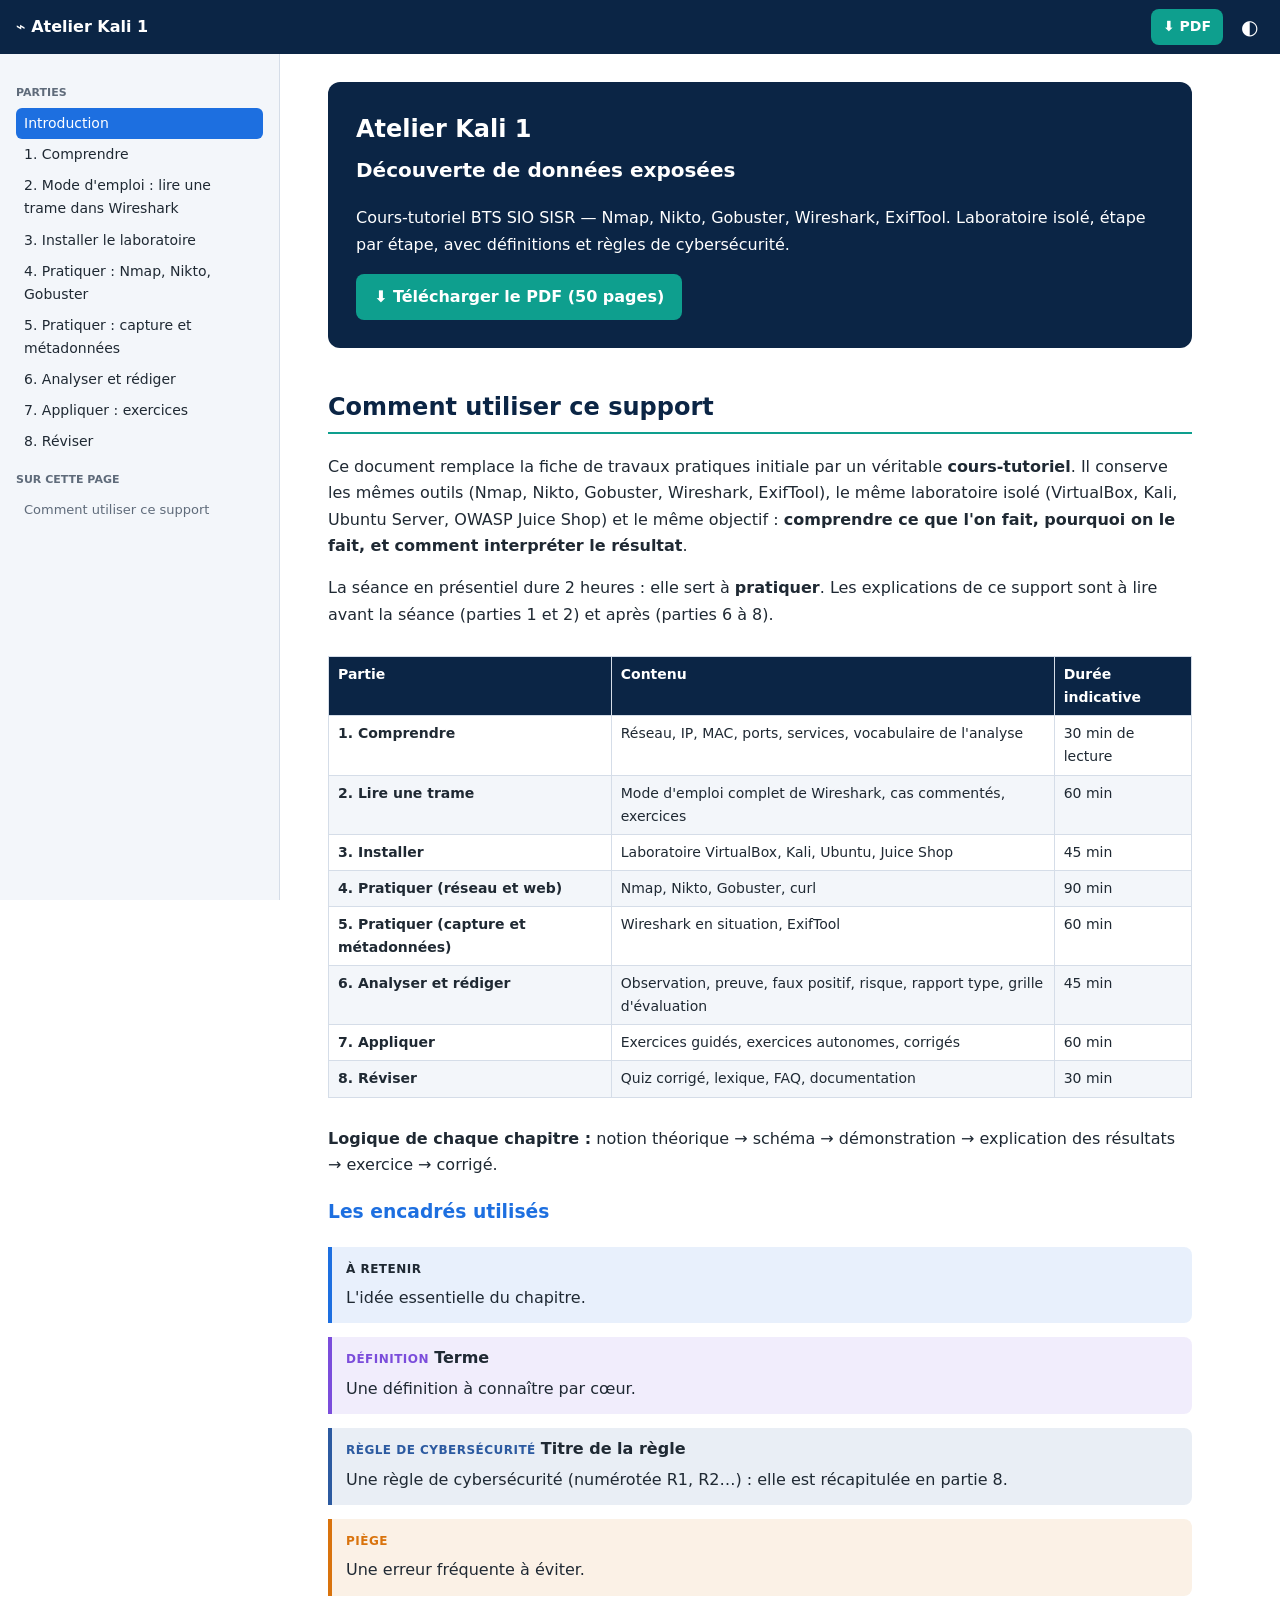
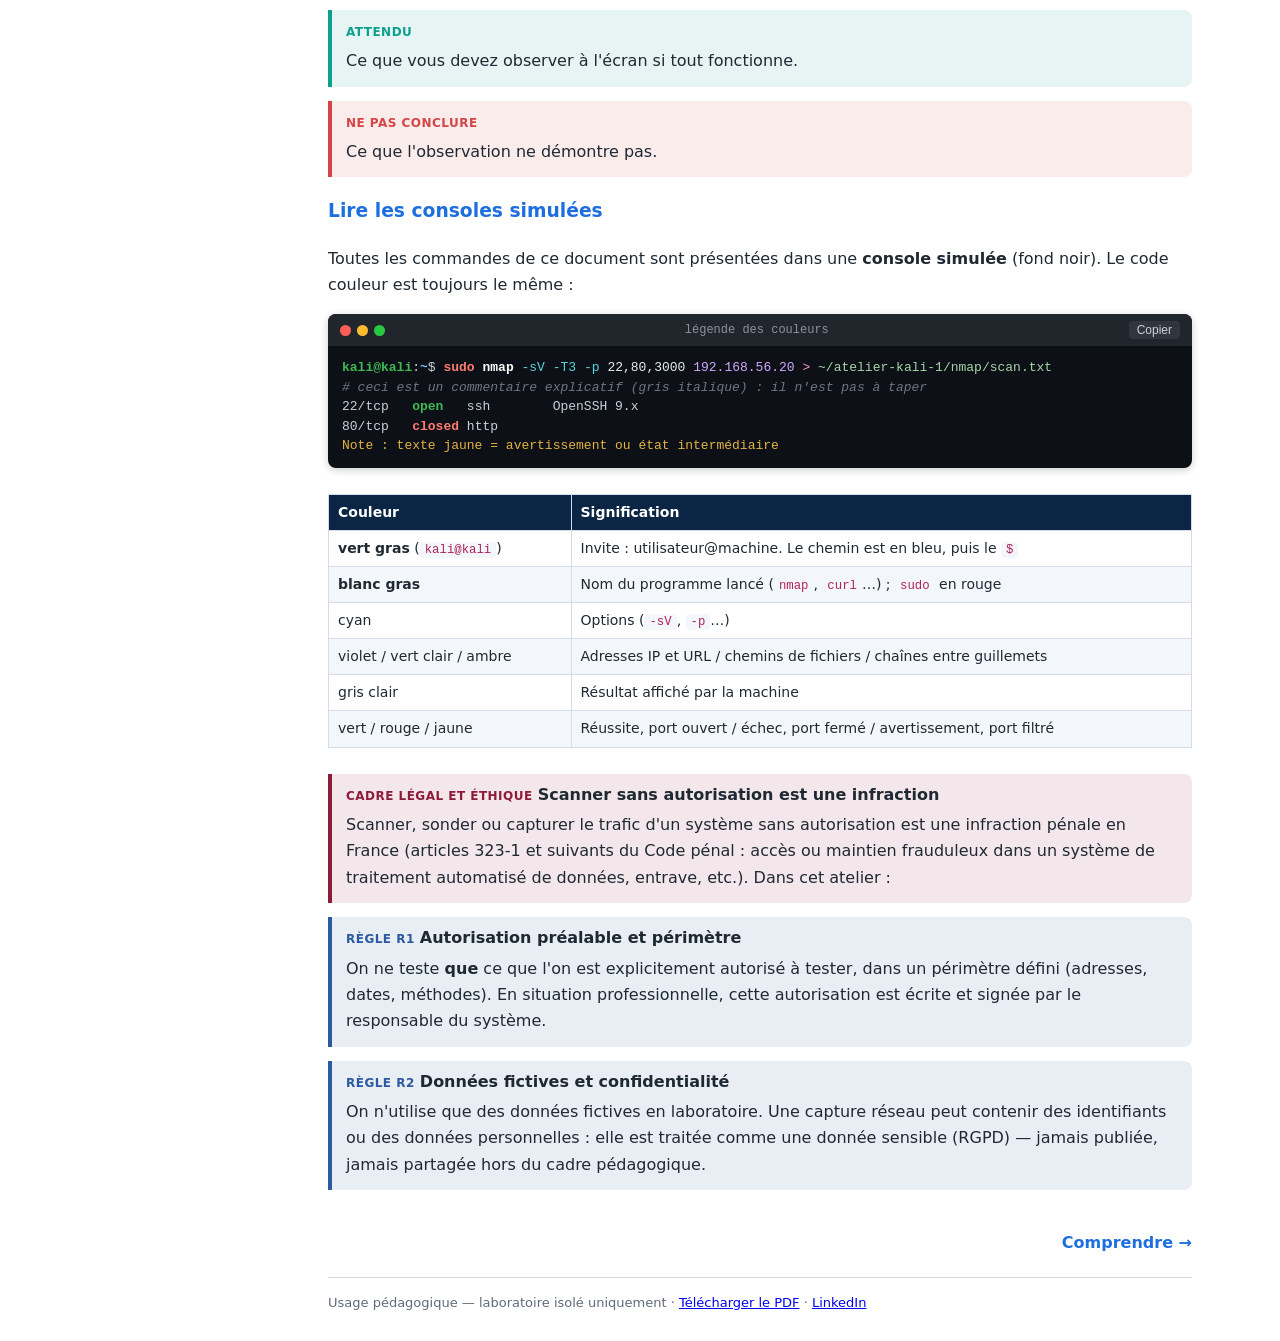
==== index.html @ 8d2c791b "Add files via upload" ====
<!doctype html><html lang="fr"><head><meta charset="utf-8"><meta name="viewport" content="width=device-width,initial-scale=1"><title>Introduction · Atelier Kali 1</title><link rel="stylesheet" href="assets/site.css"><script>if(localStorage.th)document.documentElement.dataset.th=localStorage.th</script></head><body>
<header><button id="mn" aria-label="Menu">☰</button><a class="lg" href="index.html">⌁ Atelier Kali 1</a><a class="btn sm" href="assets/Seance3_Atelier_Kali1_Cours_detaille.pdf" download>⬇ PDF</a><button id="th" aria-label="Thème">◐</button></header>
<nav id="sb"><b>Parties</b><a href="index.html" data-f="index.html">Introduction</a><a href="partie-1.html" data-f="partie-1.html">1. Comprendre</a><a href="partie-2.html" data-f="partie-2.html">2. Mode d'emploi : lire une trame dans Wireshark</a><a href="partie-3.html" data-f="partie-3.html">3. Installer le laboratoire</a><a href="partie-4.html" data-f="partie-4.html">4. Pratiquer : Nmap, Nikto, Gobuster</a><a href="partie-5.html" data-f="partie-5.html">5. Pratiquer : capture et métadonnées</a><a href="partie-6.html" data-f="partie-6.html">6. Analyser et rédiger</a><a href="partie-7.html" data-f="partie-7.html">7. Appliquer : exercices</a><a href="partie-8.html" data-f="partie-8.html">8. Réviser</a><b>Sur cette page</b><a class="t" href="#comment-utiliser-ce-support">Comment utiliser ce support</a></nav>
<main><section class="hero"><h1>Atelier Kali 1<br><small>Découverte de données exposées</small></h1><p>Cours-tutoriel BTS SIO SISR — Nmap, Nikto, Gobuster, Wireshark, ExifTool. Laboratoire isolé, étape par étape, avec définitions et règles de cybersécurité.</p><a class="btn" href="assets/Seance3_Atelier_Kali1_Cours_detaille.pdf" download>⬇ Télécharger le PDF (50 pages)</a></section><h2 id="comment-utiliser-ce-support">Comment utiliser ce support</h2><p>Ce document remplace la fiche de travaux pratiques initiale par un véritable <strong>cours-tutoriel</strong>. Il conserve les mêmes outils (Nmap, Nikto, Gobuster, Wireshark, ExifTool), le même laboratoire isolé (VirtualBox, Kali, Ubuntu Server, OWASP Juice Shop) et le même objectif : <strong>comprendre ce que l'on fait, pourquoi on le fait, et comment interpréter le résultat</strong>.</p><p>La séance en présentiel dure 2 heures : elle sert à <strong>pratiquer</strong>. Les explications de ce support sont à lire avant la séance (parties 1 et 2) et après (parties 6 à 8).</p><div class="tw"><table><thead><tr><th>Partie</th><th>Contenu</th><th>Durée indicative</th></tr></thead><tbody><tr><td><strong>1. Comprendre</strong></td><td>Réseau, IP, MAC, ports, services, vocabulaire de l'analyse</td><td>30 min de lecture</td></tr><tr><td><strong>2. Lire une trame</strong></td><td>Mode d'emploi complet de Wireshark, cas commentés, exercices</td><td>60 min</td></tr><tr><td><strong>3. Installer</strong></td><td>Laboratoire VirtualBox, Kali, Ubuntu, Juice Shop</td><td>45 min</td></tr><tr><td><strong>4. Pratiquer (réseau et web)</strong></td><td>Nmap, Nikto, Gobuster, curl</td><td>90 min</td></tr><tr><td><strong>5. Pratiquer (capture et métadonnées)</strong></td><td>Wireshark en situation, ExifTool</td><td>60 min</td></tr><tr><td><strong>6. Analyser et rédiger</strong></td><td>Observation, preuve, faux positif, risque, rapport type, grille d'évaluation</td><td>45 min</td></tr><tr><td><strong>7. Appliquer</strong></td><td>Exercices guidés, exercices autonomes, corrigés</td><td>60 min</td></tr><tr><td><strong>8. Réviser</strong></td><td>Quiz corrigé, lexique, FAQ, documentation</td><td>30 min</td></tr></tbody></table></div><p><strong>Logique de chaque chapitre :</strong> notion théorique → schéma → démonstration → explication des résultats → exercice → corrigé.</p><h3>Les encadrés utilisés</h3><div class="box retenir"><b class="lab">À RETENIR</b> <b></b><p>L'idée essentielle du chapitre.</p></div><div class="box definition"><b class="lab">DÉFINITION</b> <b>Terme</b><p>Une définition à connaître par cœur.</p></div><div class="box regle"><b class="lab">RÈGLE DE CYBERSÉCURITÉ</b> <b>Titre de la règle</b><p>Une règle de cybersécurité (numérotée R1, R2…) : elle est récapitulée en partie 8.</p></div><div class="box piege"><b class="lab">PIÈGE</b> <b></b><p>Une erreur fréquente à éviter.</p></div><div class="box attendu"><b class="lab">ATTENDU</b> <b></b><p>Ce que vous devez observer à l'écran si tout fonctionne.</p></div><div class="box nonconclure"><b class="lab">NE PAS CONCLURE</b> <b></b><p>Ce que l'observation ne démontre pas.</p></div><h3>Lire les consoles simulées</h3><p>Toutes les commandes de ce document sont présentées dans une <strong>console simulée</strong> (fond noir). Le code couleur est toujours le même :</p><div class="term"><div class="bar"><i></i><i></i><i></i><span>légende des couleurs</span><button class="cp" data-c="sudo nmap -sV -T3 -p 22,80,3000 192.168.56.20 &gt; ~/atelier-kali-1/nmap/scan.txt">Copier</button></div><pre><span class="g">kali@kali</span>:<span class="bl">~</span>$ <span style="color:#ff7b72"><b>sudo</b></span> <span style="color:#ffffff"><b>nmap</b></span> <span style="color:#56d4dd">-sV</span> <span style="color:#56d4dd">-T3</span> <span style="color:#56d4dd">-p</span> <span style="color:#e6edf3">22,80,3000</span> <span style="color:#d2a8ff">192.168.56.20</span> <span style="color:#ff9bce">&gt;</span> <span style="color:#a5d6a7">~/atelier-kali-1/nmap/scan.txt</span>
<span class="cm"># ceci est un commentaire explicatif (gris italique) : il n'est pas à taper</span>
22/tcp   <span style="color:#3fb950"><b>open</b></span>   ssh        OpenSSH 9.x
80/tcp   <span style="color:#ff7b72"><b>closed</b></span> http
<span style="color:#e3b341">Note : texte jaune = avertissement ou état intermédiaire</span></pre></div><div class="tw"><table><thead><tr><th>Couleur</th><th>Signification</th></tr></thead><tbody><tr><td><strong>vert gras</strong> (<code>kali@kali</code>)</td><td>Invite : utilisateur@machine. Le chemin est en bleu, puis le <code>$</code></td></tr><tr><td><strong>blanc gras</strong></td><td>Nom du programme lancé (<code>nmap</code>, <code>curl</code>…) ; <code>sudo</code> en rouge</td></tr><tr><td>cyan</td><td>Options (<code>-sV</code>, <code>-p</code>…)</td></tr><tr><td>violet / vert clair / ambre</td><td>Adresses IP et URL / chemins de fichiers / chaînes entre guillemets</td></tr><tr><td>gris clair</td><td>Résultat affiché par la machine</td></tr><tr><td>vert / rouge / jaune</td><td>Réussite, port ouvert / échec, port fermé / avertissement, port filtré</td></tr></tbody></table></div><div class="box legal"><b class="lab">CADRE LÉGAL ET ÉTHIQUE</b> <b>Scanner sans autorisation est une infraction</b><p>Scanner, sonder ou capturer le trafic d'un système sans autorisation est une infraction pénale en France (articles 323-1 et suivants du Code pénal : accès ou maintien frauduleux dans un système de traitement automatisé de données, entrave, etc.). Dans cet atelier :</p></div><div class="box regle"><b class="lab">RÈGLE R1</b> <b>Autorisation préalable et périmètre</b><p>On ne teste <strong>que</strong> ce que l'on est explicitement autorisé à tester, dans un périmètre défini (adresses, dates, méthodes). En situation professionnelle, cette autorisation est écrite et signée par le responsable du système.</p></div><div class="box regle"><b class="lab">RÈGLE R2</b> <b>Données fictives et confidentialité</b><p>On n'utilise que des données fictives en laboratoire. Une capture réseau peut contenir des identifiants ou des données personnelles : elle est traitée comme une donnée sensible (RGPD) — jamais publiée, jamais partagée hors du cadre pédagogique.</p></div><div class="pn"><span></span><a href="partie-1.html">Comprendre →</a></div><footer>Usage pédagogique — laboratoire isolé uniquement · <a href="assets/Seance3_Atelier_Kali1_Cours_detaille.pdf" download>Télécharger le PDF</a> · <a id="li" href="#">LinkedIn</a></footer></main>
<script src="assets/config.js"></script><script src="assets/site.js"></script></body></html>
---- assets/site.css ----
:root{--bg:#fff;--fg:#1f2933;--mu:#5f6b7a;--bd:#d5dde8;--ac:#1d6fe0;--nv:#0b2545;--lt:#f3f6fa}
[data-th=dark]{--bg:#0e1621;--fg:#dbe4ee;--mu:#93a4b8;--bd:#25354a;--lt:#162233;--nv:#cfe3ff}
*{box-sizing:border-box}body{margin:0;font:16px/1.65 system-ui,sans-serif;background:var(--bg);color:var(--fg)}
header{position:fixed;top:0;left:0;right:0;height:54px;display:flex;align-items:center;gap:12px;padding:0 16px;background:var(--nv);color:#fff;z-index:9}
header .lg{color:#fff;font-weight:700;text-decoration:none;margin-right:auto}header button{background:none;border:0;color:#fff;font-size:20px;cursor:pointer}
.btn{background:#0e9f8e;color:#fff;padding:10px 18px;border-radius:8px;text-decoration:none;font-weight:600;display:inline-block}.btn.sm{padding:6px 12px;font-size:14px}
#sb{position:fixed;top:54px;bottom:0;width:280px;overflow:auto;padding:16px;background:var(--lt);border-right:1px solid var(--bd);font-size:14px}
#sb b{display:block;margin:14px 0 6px;color:var(--mu);text-transform:uppercase;font-size:11px}#sb a{display:block;padding:4px 8px;color:var(--fg);text-decoration:none;border-radius:6px}
#sb a.on{background:var(--ac);color:#fff}#sb a.t{color:var(--mu);font-size:13px}
main{margin:54px 0 0 280px;padding:28px min(5vw,48px);max-width:960px}
.hero,.ph{background:var(--nv);color:#fff;border-radius:12px;padding:28px;margin-bottom:24px}.hero h1,.ph h1{margin:0 0 8px}.ph h1{font-size:28px}[data-th=dark] .hero,[data-th=dark] .ph{background:#16345f}
h2{color:var(--nv);border-bottom:2px solid #0e9f8e;padding-bottom:4px;margin-top:40px}h3{color:var(--ac)}
.step{display:flex;gap:10px;align-items:center;margin:26px 0 10px;border-bottom:2px solid #0e9f8e;padding-bottom:4px}.step span{background:#0e9f8e;color:#fff;padding:2px 10px;border-radius:4px;font-size:13px}
code{background:var(--lt);color:#b0245a;padding:1px 5px;border-radius:4px;font:.88em ui-monospace,Consolas,monospace}
.tw{overflow-x:auto}table{border-collapse:collapse;width:100%;font-size:14px;margin:12px 0}th{background:var(--nv);color:#fff;text-align:left}[data-th=dark] th{background:#16345f}th,td{border:1px solid var(--bd);padding:6px 9px;vertical-align:top}tr:nth-child(even) td{background:var(--lt)}
.box{border-left:4px solid var(--c,#1d6fe0);background:color-mix(in srgb,var(--c,#1d6fe0) 10%,transparent);padding:8px 14px;margin:14px 0;border-radius:0 8px 8px 0}.box p{margin:4px 0}.lab{color:var(--c);font-size:12px;letter-spacing:.04em}
.piege{--c:#d9730d}.attendu,.objectif,.pratique{--c:#0e9f8e}.nonconclure{--c:#d64545}.definition{--c:#7b4ddb}.regle{--c:#2c5aa0}.legal{--c:#8e1b3a}
.term{background:#0d1117;border-radius:8px;margin:14px 0;overflow:hidden;box-shadow:0 2px 8px #0003}.bar{background:#21262d;display:flex;align-items:center;gap:6px;padding:7px 12px}.bar i{width:11px;height:11px;border-radius:50%;background:#ff5f56}.bar i:nth-child(2){background:#ffbd2e}.bar i:nth-child(3){background:#27c93f}
.bar span{flex:1;text-align:center;color:#8b949e;font:12px monospace}.cp{background:#30363d;color:#c9d1d9;border:0;border-radius:4px;padding:2px 8px;cursor:pointer;font-size:12px}
pre{margin:0;padding:12px 14px;color:#c9d1d9;font:13px/1.5 ui-monospace,Consolas,monospace;overflow-x:auto}.g{color:#3fb950;font-weight:700}.bl{color:#79c0ff;font-weight:700}.cm{color:#6e7681;font-style:italic}
figure{margin:18px 0;text-align:center}figure img{max-width:100%;border:1px solid var(--bd);border-radius:6px;background:#fff}figcaption{color:var(--mu);font-size:13px;font-style:italic}
.mx td{text-align:center;font-weight:700}.c-Faible{background:#cdefd9!important;color:#000}.c-Moyen{background:#fff1b8!important;color:#000}.c-Élevé{background:#ffd3a8!important;color:#000}.c-Critique{background:#f8b4b4!important;color:#000}
.pn{display:flex;justify-content:space-between;margin:40px 0 20px}.pn a{color:var(--ac);font-weight:600;text-decoration:none}footer{border-top:1px solid var(--bd);padding-top:14px;color:var(--mu);font-size:13px}
#mn{display:none}@media(max-width:860px){#mn{display:block}#sb{transform:translateX(-100%);transition:.2s;z-index:8}#sb.open{transform:none}main{margin-left:0}}
@media print{header,#sb,.pn{display:none}main{margin:0}}
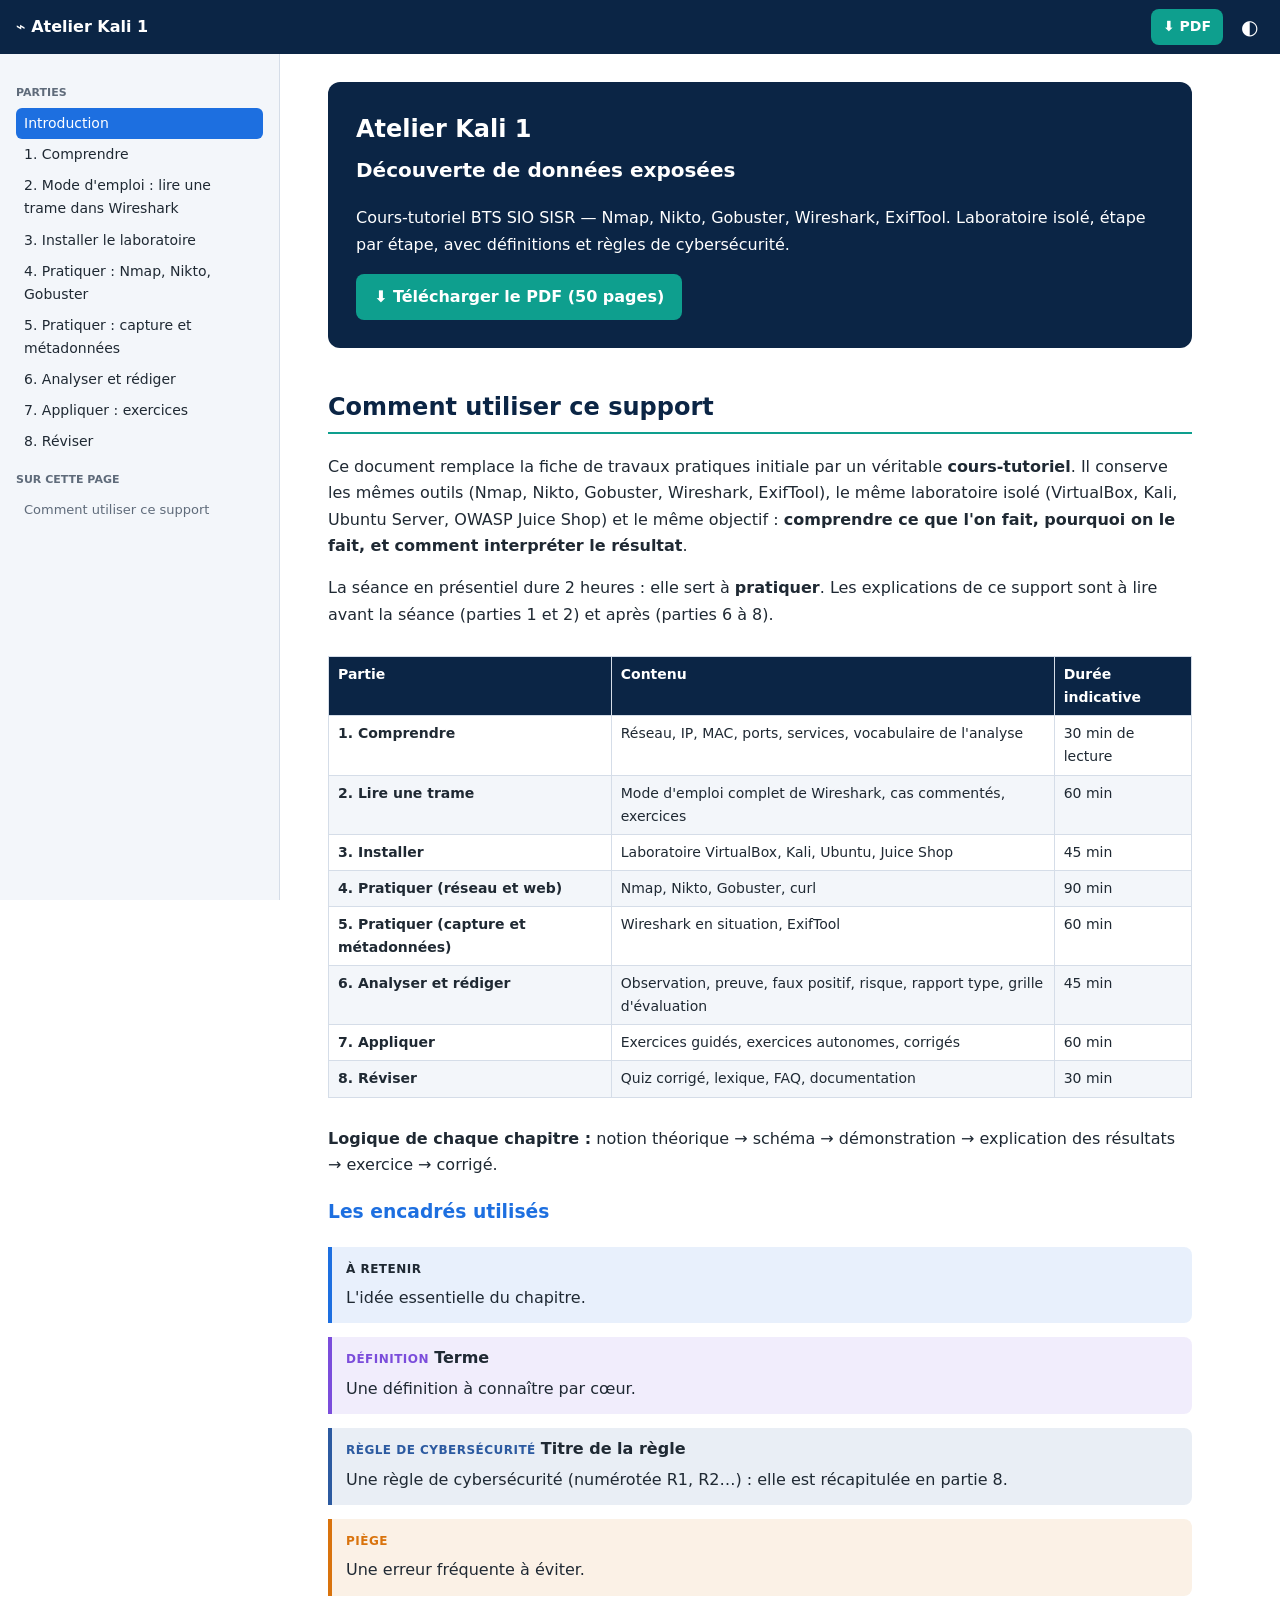
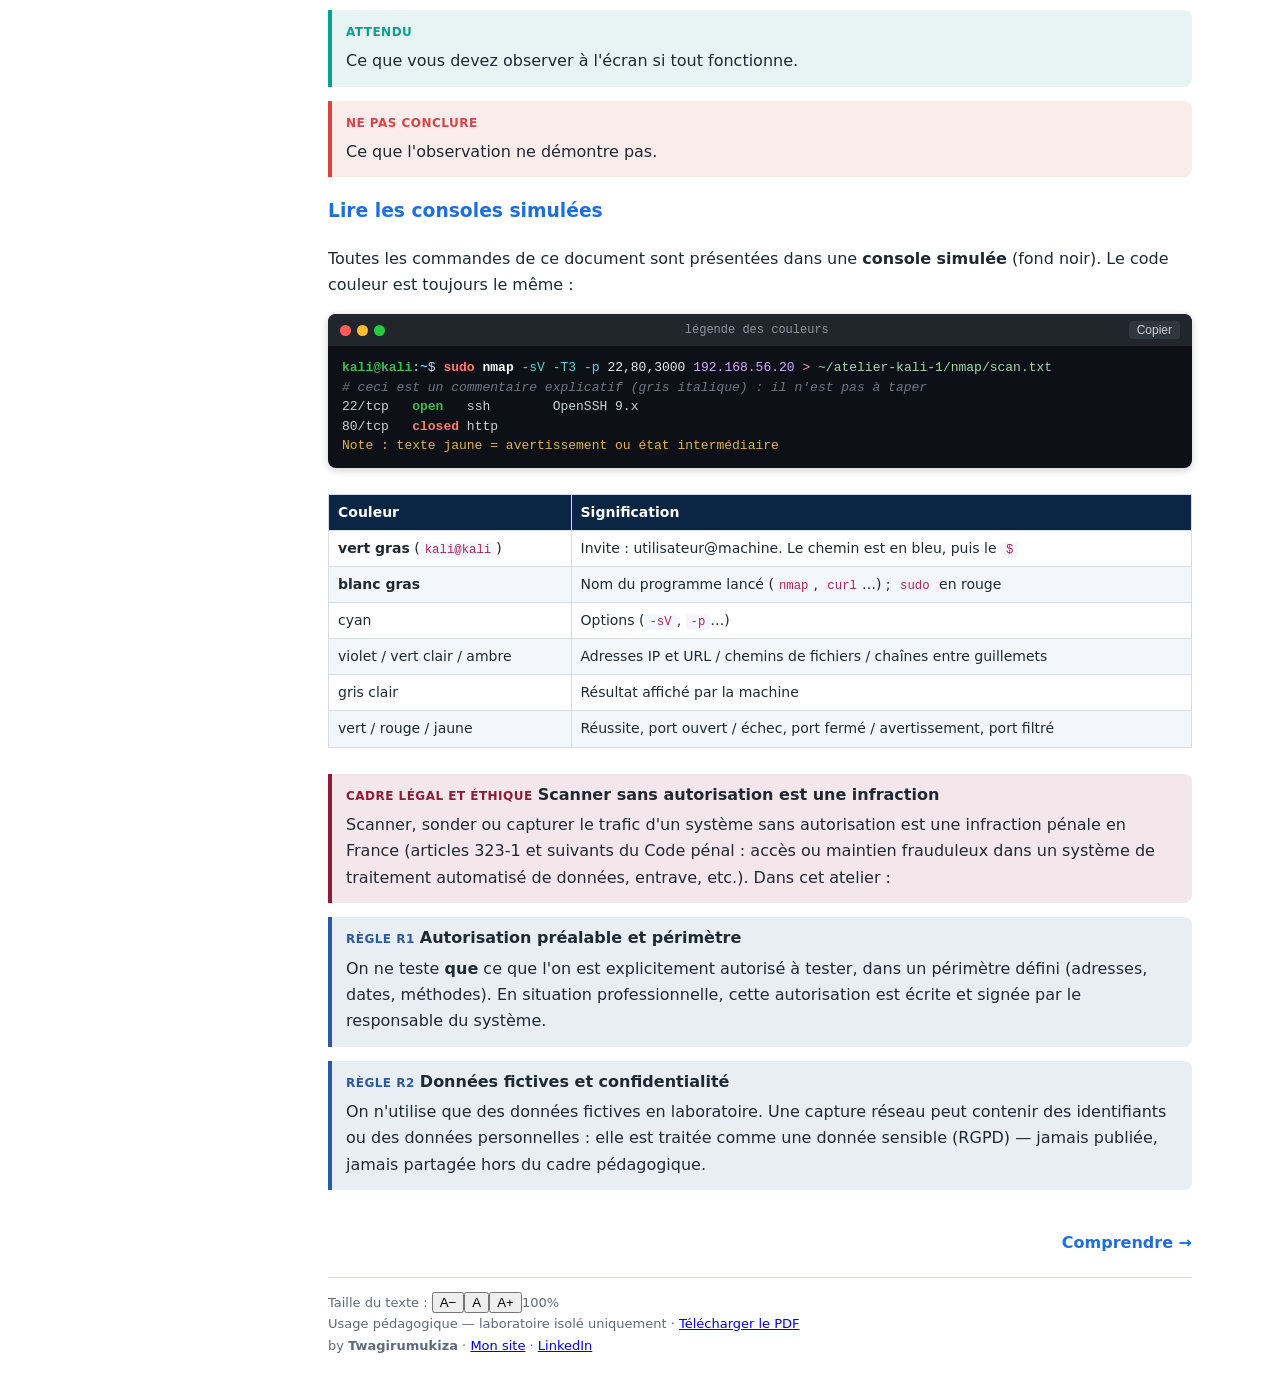
==== commit e78b5585: "Add files via upload" ====
--- a/index.html
+++ b/index.html
@@ -1,9 +1,9 @@
-<!doctype html><html lang="fr"><head><meta charset="utf-8"><meta name="viewport" content="width=device-width,initial-scale=1"><title>Introduction · Atelier Kali 1</title><link rel="stylesheet" href="assets/site.css"><script>if(localStorage.th)document.documentElement.dataset.th=localStorage.th</script></head><body>
+<!doctype html><html lang="fr"><head><meta charset="utf-8"><meta name="viewport" content="width=device-width,initial-scale=1"><title>Introduction · Atelier Kali 1</title><link rel="stylesheet" href="assets/site.css"><script>if(localStorage.th)document.documentElement.dataset.th=localStorage.th;if(localStorage.fs)document.documentElement.style.setProperty('--fs',localStorage.fs+'%')</script></head><body>
 <header><button id="mn" aria-label="Menu">☰</button><a class="lg" href="index.html">⌁ Atelier Kali 1</a><a class="btn sm" href="assets/Seance3_Atelier_Kali1_Cours_detaille.pdf" download>⬇ PDF</a><button id="th" aria-label="Thème">◐</button></header>
 <nav id="sb"><b>Parties</b><a href="index.html" data-f="index.html">Introduction</a><a href="partie-1.html" data-f="partie-1.html">1. Comprendre</a><a href="partie-2.html" data-f="partie-2.html">2. Mode d'emploi : lire une trame dans Wireshark</a><a href="partie-3.html" data-f="partie-3.html">3. Installer le laboratoire</a><a href="partie-4.html" data-f="partie-4.html">4. Pratiquer : Nmap, Nikto, Gobuster</a><a href="partie-5.html" data-f="partie-5.html">5. Pratiquer : capture et métadonnées</a><a href="partie-6.html" data-f="partie-6.html">6. Analyser et rédiger</a><a href="partie-7.html" data-f="partie-7.html">7. Appliquer : exercices</a><a href="partie-8.html" data-f="partie-8.html">8. Réviser</a><b>Sur cette page</b><a class="t" href="#comment-utiliser-ce-support">Comment utiliser ce support</a></nav>
 <main><section class="hero"><h1>Atelier Kali 1<br><small>Découverte de données exposées</small></h1><p>Cours-tutoriel BTS SIO SISR — Nmap, Nikto, Gobuster, Wireshark, ExifTool. Laboratoire isolé, étape par étape, avec définitions et règles de cybersécurité.</p><a class="btn" href="assets/Seance3_Atelier_Kali1_Cours_detaille.pdf" download>⬇ Télécharger le PDF (50 pages)</a></section><h2 id="comment-utiliser-ce-support">Comment utiliser ce support</h2><p>Ce document remplace la fiche de travaux pratiques initiale par un véritable <strong>cours-tutoriel</strong>. Il conserve les mêmes outils (Nmap, Nikto, Gobuster, Wireshark, ExifTool), le même laboratoire isolé (VirtualBox, Kali, Ubuntu Server, OWASP Juice Shop) et le même objectif : <strong>comprendre ce que l'on fait, pourquoi on le fait, et comment interpréter le résultat</strong>.</p><p>La séance en présentiel dure 2 heures : elle sert à <strong>pratiquer</strong>. Les explications de ce support sont à lire avant la séance (parties 1 et 2) et après (parties 6 à 8).</p><div class="tw"><table><thead><tr><th>Partie</th><th>Contenu</th><th>Durée indicative</th></tr></thead><tbody><tr><td><strong>1. Comprendre</strong></td><td>Réseau, IP, MAC, ports, services, vocabulaire de l'analyse</td><td>30 min de lecture</td></tr><tr><td><strong>2. Lire une trame</strong></td><td>Mode d'emploi complet de Wireshark, cas commentés, exercices</td><td>60 min</td></tr><tr><td><strong>3. Installer</strong></td><td>Laboratoire VirtualBox, Kali, Ubuntu, Juice Shop</td><td>45 min</td></tr><tr><td><strong>4. Pratiquer (réseau et web)</strong></td><td>Nmap, Nikto, Gobuster, curl</td><td>90 min</td></tr><tr><td><strong>5. Pratiquer (capture et métadonnées)</strong></td><td>Wireshark en situation, ExifTool</td><td>60 min</td></tr><tr><td><strong>6. Analyser et rédiger</strong></td><td>Observation, preuve, faux positif, risque, rapport type, grille d'évaluation</td><td>45 min</td></tr><tr><td><strong>7. Appliquer</strong></td><td>Exercices guidés, exercices autonomes, corrigés</td><td>60 min</td></tr><tr><td><strong>8. Réviser</strong></td><td>Quiz corrigé, lexique, FAQ, documentation</td><td>30 min</td></tr></tbody></table></div><p><strong>Logique de chaque chapitre :</strong> notion théorique → schéma → démonstration → explication des résultats → exercice → corrigé.</p><h3>Les encadrés utilisés</h3><div class="box retenir"><b class="lab">À RETENIR</b> <b></b><p>L'idée essentielle du chapitre.</p></div><div class="box definition"><b class="lab">DÉFINITION</b> <b>Terme</b><p>Une définition à connaître par cœur.</p></div><div class="box regle"><b class="lab">RÈGLE DE CYBERSÉCURITÉ</b> <b>Titre de la règle</b><p>Une règle de cybersécurité (numérotée R1, R2…) : elle est récapitulée en partie 8.</p></div><div class="box piege"><b class="lab">PIÈGE</b> <b></b><p>Une erreur fréquente à éviter.</p></div><div class="box attendu"><b class="lab">ATTENDU</b> <b></b><p>Ce que vous devez observer à l'écran si tout fonctionne.</p></div><div class="box nonconclure"><b class="lab">NE PAS CONCLURE</b> <b></b><p>Ce que l'observation ne démontre pas.</p></div><h3>Lire les consoles simulées</h3><p>Toutes les commandes de ce document sont présentées dans une <strong>console simulée</strong> (fond noir). Le code couleur est toujours le même :</p><div class="term"><div class="bar"><i></i><i></i><i></i><span>légende des couleurs</span><button class="cp" data-c="sudo nmap -sV -T3 -p 22,80,3000 192.168.56.20 &gt; ~/atelier-kali-1/nmap/scan.txt">Copier</button></div><pre><span class="g">kali@kali</span>:<span class="bl">~</span>$ <span style="color:#ff7b72"><b>sudo</b></span> <span style="color:#ffffff"><b>nmap</b></span> <span style="color:#56d4dd">-sV</span> <span style="color:#56d4dd">-T3</span> <span style="color:#56d4dd">-p</span> <span style="color:#e6edf3">22,80,3000</span> <span style="color:#d2a8ff">192.168.56.20</span> <span style="color:#ff9bce">&gt;</span> <span style="color:#a5d6a7">~/atelier-kali-1/nmap/scan.txt</span>
 <span class="cm"># ceci est un commentaire explicatif (gris italique) : il n'est pas à taper</span>
 22/tcp   <span style="color:#3fb950"><b>open</b></span>   ssh        OpenSSH 9.x
 80/tcp   <span style="color:#ff7b72"><b>closed</b></span> http
-<span style="color:#e3b341">Note : texte jaune = avertissement ou état intermédiaire</span></pre></div><div class="tw"><table><thead><tr><th>Couleur</th><th>Signification</th></tr></thead><tbody><tr><td><strong>vert gras</strong> (<code>kali@kali</code>)</td><td>Invite : utilisateur@machine. Le chemin est en bleu, puis le <code>$</code></td></tr><tr><td><strong>blanc gras</strong></td><td>Nom du programme lancé (<code>nmap</code>, <code>curl</code>…) ; <code>sudo</code> en rouge</td></tr><tr><td>cyan</td><td>Options (<code>-sV</code>, <code>-p</code>…)</td></tr><tr><td>violet / vert clair / ambre</td><td>Adresses IP et URL / chemins de fichiers / chaînes entre guillemets</td></tr><tr><td>gris clair</td><td>Résultat affiché par la machine</td></tr><tr><td>vert / rouge / jaune</td><td>Réussite, port ouvert / échec, port fermé / avertissement, port filtré</td></tr></tbody></table></div><div class="box legal"><b class="lab">CADRE LÉGAL ET ÉTHIQUE</b> <b>Scanner sans autorisation est une infraction</b><p>Scanner, sonder ou capturer le trafic d'un système sans autorisation est une infraction pénale en France (articles 323-1 et suivants du Code pénal : accès ou maintien frauduleux dans un système de traitement automatisé de données, entrave, etc.). Dans cet atelier :</p></div><div class="box regle"><b class="lab">RÈGLE R1</b> <b>Autorisation préalable et périmètre</b><p>On ne teste <strong>que</strong> ce que l'on est explicitement autorisé à tester, dans un périmètre défini (adresses, dates, méthodes). En situation professionnelle, cette autorisation est écrite et signée par le responsable du système.</p></div><div class="box regle"><b class="lab">RÈGLE R2</b> <b>Données fictives et confidentialité</b><p>On n'utilise que des données fictives en laboratoire. Une capture réseau peut contenir des identifiants ou des données personnelles : elle est traitée comme une donnée sensible (RGPD) — jamais publiée, jamais partagée hors du cadre pédagogique.</p></div><div class="pn"><span></span><a href="partie-1.html">Comprendre →</a></div><footer>Usage pédagogique — laboratoire isolé uniquement · <a href="assets/Seance3_Atelier_Kali1_Cours_detaille.pdf" download>Télécharger le PDF</a> · <a id="li" href="#">LinkedIn</a></footer></main>
+<span style="color:#e3b341">Note : texte jaune = avertissement ou état intermédiaire</span></pre></div><div class="tw"><table><thead><tr><th>Couleur</th><th>Signification</th></tr></thead><tbody><tr><td><strong>vert gras</strong> (<code>kali@kali</code>)</td><td>Invite : utilisateur@machine. Le chemin est en bleu, puis le <code>$</code></td></tr><tr><td><strong>blanc gras</strong></td><td>Nom du programme lancé (<code>nmap</code>, <code>curl</code>…) ; <code>sudo</code> en rouge</td></tr><tr><td>cyan</td><td>Options (<code>-sV</code>, <code>-p</code>…)</td></tr><tr><td>violet / vert clair / ambre</td><td>Adresses IP et URL / chemins de fichiers / chaînes entre guillemets</td></tr><tr><td>gris clair</td><td>Résultat affiché par la machine</td></tr><tr><td>vert / rouge / jaune</td><td>Réussite, port ouvert / échec, port fermé / avertissement, port filtré</td></tr></tbody></table></div><div class="box legal"><b class="lab">CADRE LÉGAL ET ÉTHIQUE</b> <b>Scanner sans autorisation est une infraction</b><p>Scanner, sonder ou capturer le trafic d'un système sans autorisation est une infraction pénale en France (articles 323-1 et suivants du Code pénal : accès ou maintien frauduleux dans un système de traitement automatisé de données, entrave, etc.). Dans cet atelier :</p></div><div class="box regle"><b class="lab">RÈGLE R1</b> <b>Autorisation préalable et périmètre</b><p>On ne teste <strong>que</strong> ce que l'on est explicitement autorisé à tester, dans un périmètre défini (adresses, dates, méthodes). En situation professionnelle, cette autorisation est écrite et signée par le responsable du système.</p></div><div class="box regle"><b class="lab">RÈGLE R2</b> <b>Données fictives et confidentialité</b><p>On n'utilise que des données fictives en laboratoire. Une capture réseau peut contenir des identifiants ou des données personnelles : elle est traitée comme une donnée sensible (RGPD) — jamais publiée, jamais partagée hors du cadre pédagogique.</p></div><div class="pn"><span></span><a href="partie-1.html">Comprendre →</a></div><footer><div class="fs">Taille du texte : <button data-fs="-10" aria-label="Réduire">A−</button><button data-fs="0" aria-label="Taille normale">A</button><button data-fs="10" aria-label="Agrandir">A+</button><span id="fv">100%</span></div>Usage pédagogique — laboratoire isolé uniquement · <a href="assets/Seance3_Atelier_Kali1_Cours_detaille.pdf" download>Télécharger le PDF</a><div class="by">by <strong>Twagirumukiza</strong> · <a href="https://twagirumukiza.github.io/Twagirumukiza-Innocent/" target="_blank" rel="noopener">Mon site</a> · <a href="https://www.linkedin.com/in/innocent-twagirumukiza/" target="_blank" rel="noopener">LinkedIn</a></div></footer></main>
 <script src="assets/config.js"></script><script src="assets/site.js"></script></body></html>
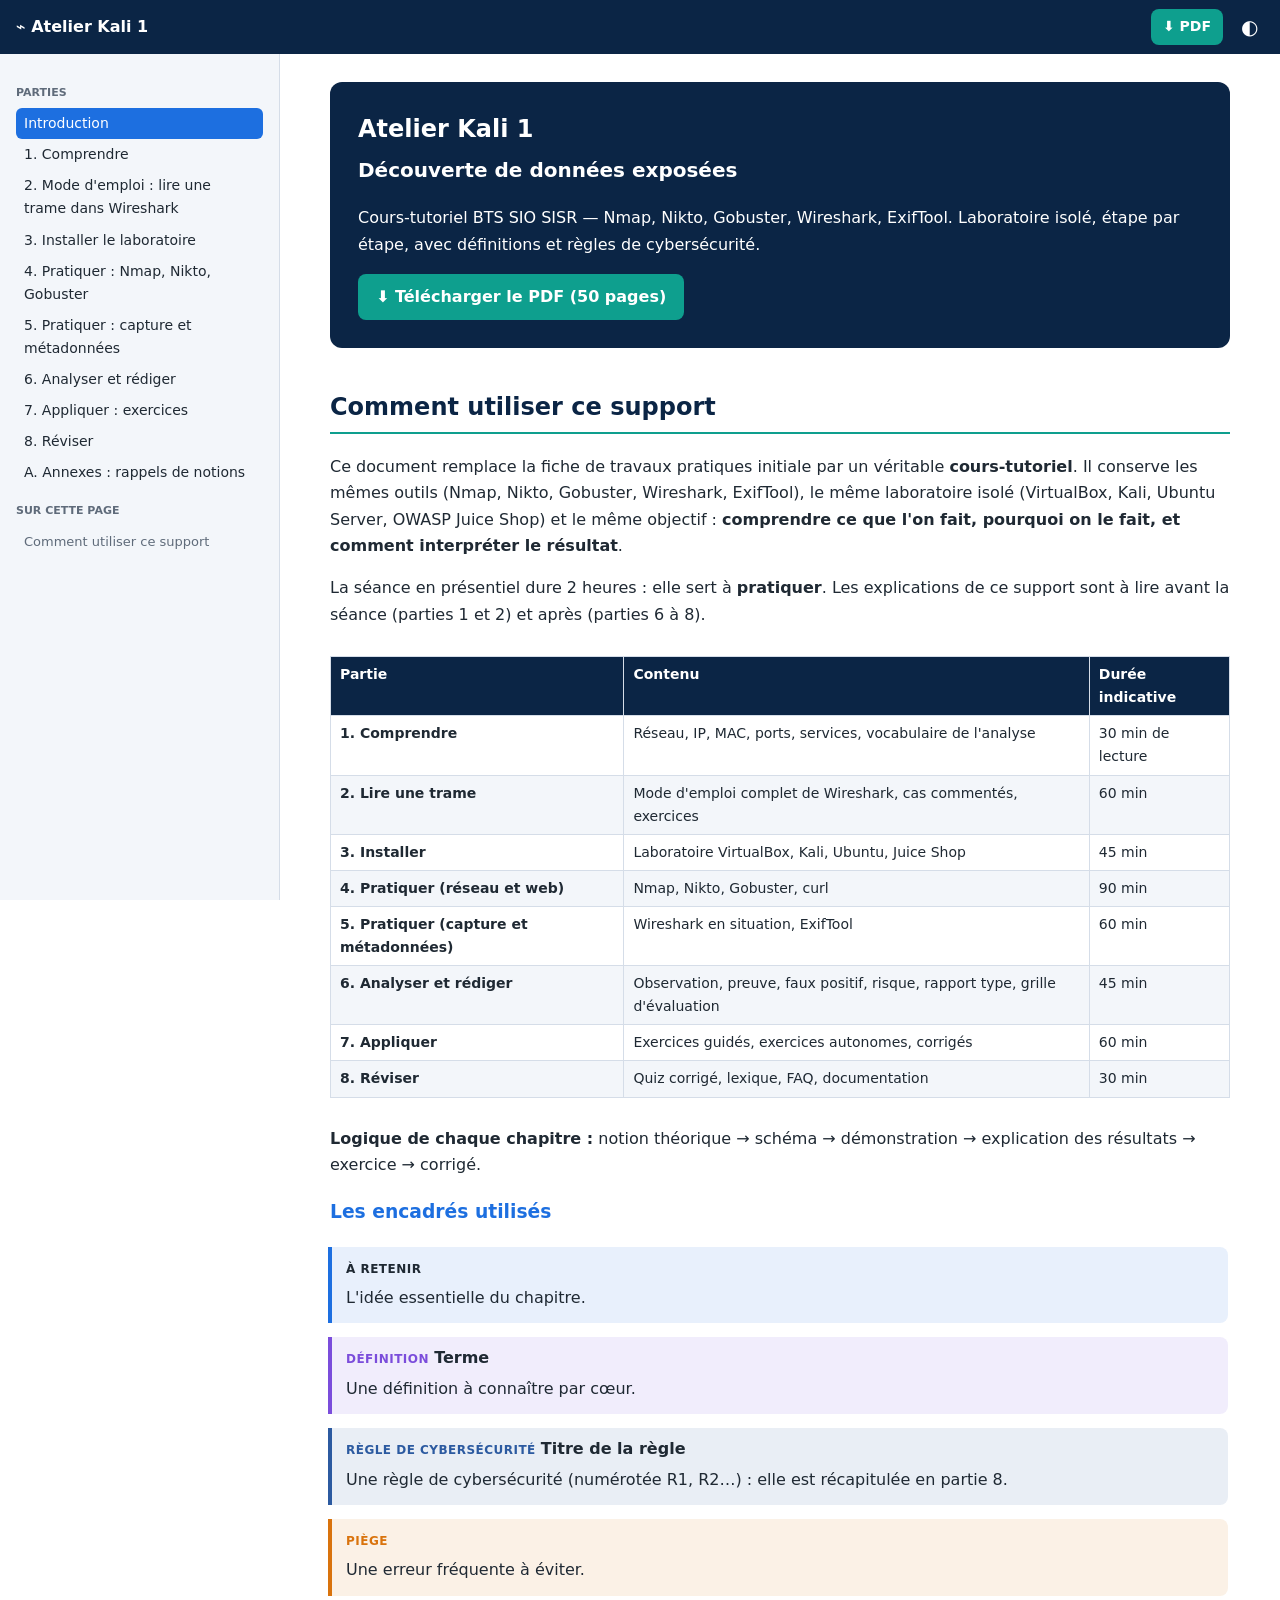
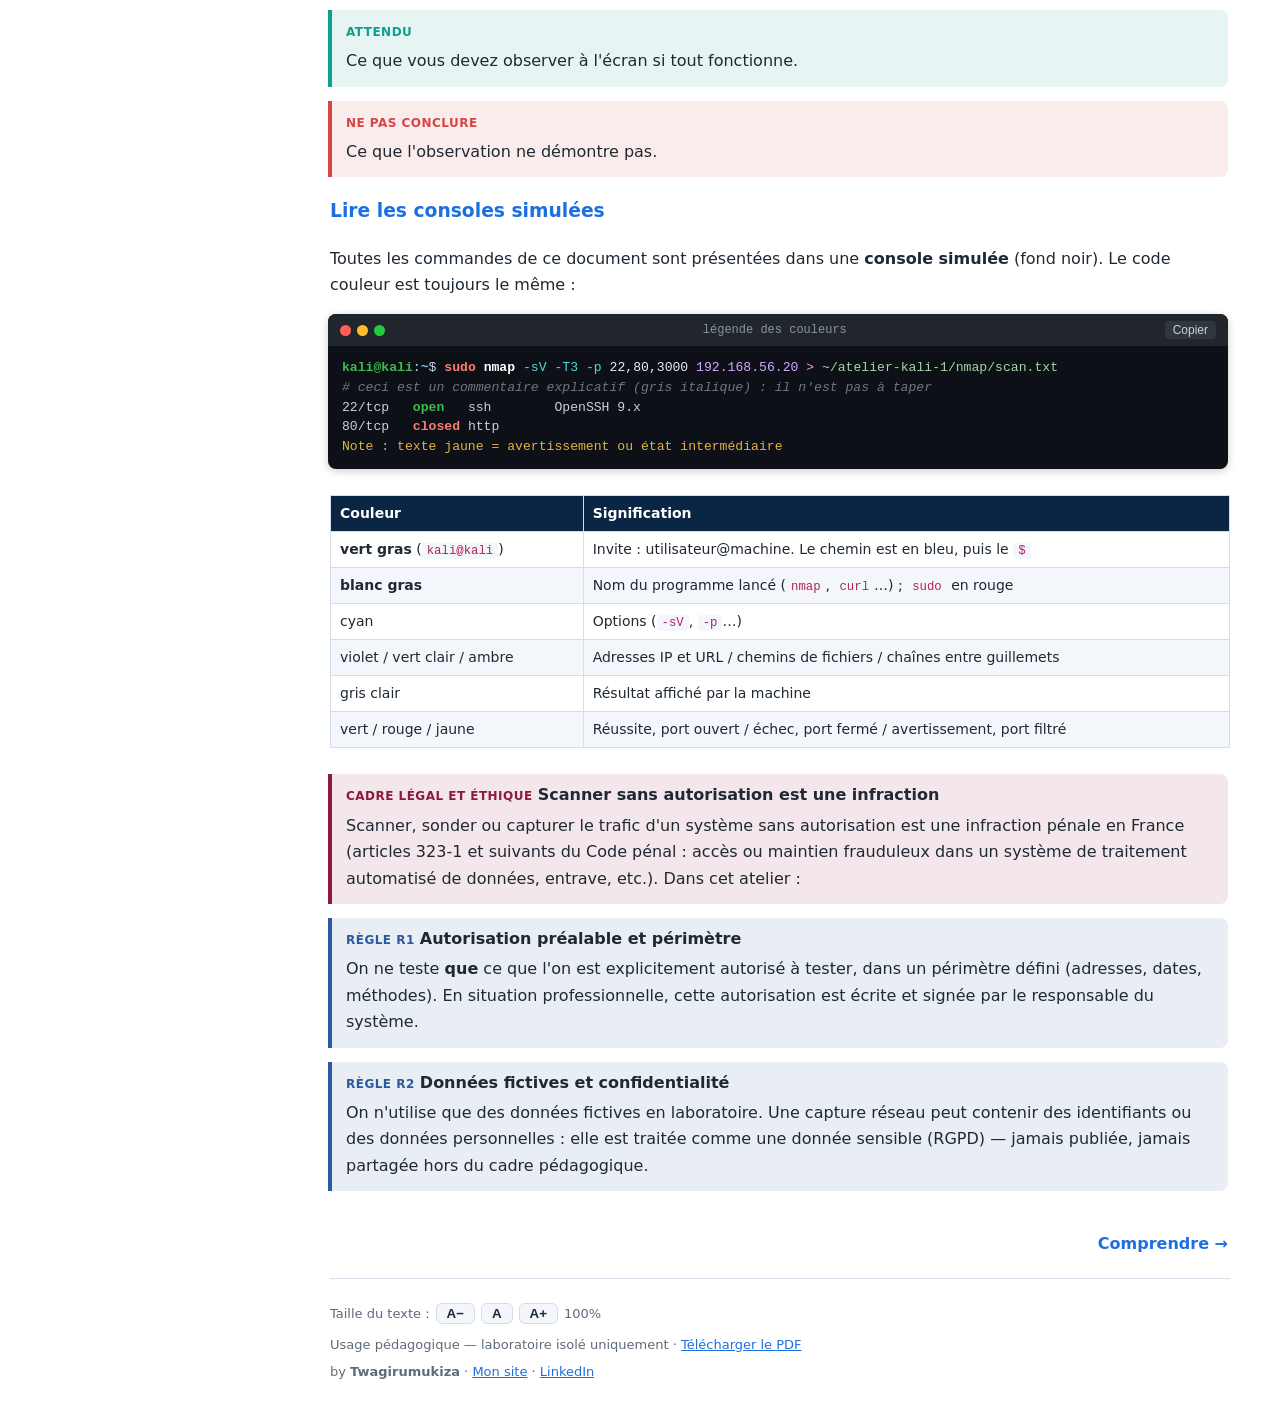
==== commit 8739938e: "Add files via upload" ====
--- a/index.html
+++ b/index.html
@@ -1,6 +1,6 @@
 <!doctype html><html lang="fr"><head><meta charset="utf-8"><meta name="viewport" content="width=device-width,initial-scale=1"><title>Introduction · Atelier Kali 1</title><link rel="stylesheet" href="assets/site.css"><script>if(localStorage.th)document.documentElement.dataset.th=localStorage.th;if(localStorage.fs)document.documentElement.style.setProperty('--fs',localStorage.fs+'%')</script></head><body>
 <header><button id="mn" aria-label="Menu">☰</button><a class="lg" href="index.html">⌁ Atelier Kali 1</a><a class="btn sm" href="assets/Seance3_Atelier_Kali1_Cours_detaille.pdf" download>⬇ PDF</a><button id="th" aria-label="Thème">◐</button></header>
-<nav id="sb"><b>Parties</b><a href="index.html" data-f="index.html">Introduction</a><a href="partie-1.html" data-f="partie-1.html">1. Comprendre</a><a href="partie-2.html" data-f="partie-2.html">2. Mode d'emploi : lire une trame dans Wireshark</a><a href="partie-3.html" data-f="partie-3.html">3. Installer le laboratoire</a><a href="partie-4.html" data-f="partie-4.html">4. Pratiquer : Nmap, Nikto, Gobuster</a><a href="partie-5.html" data-f="partie-5.html">5. Pratiquer : capture et métadonnées</a><a href="partie-6.html" data-f="partie-6.html">6. Analyser et rédiger</a><a href="partie-7.html" data-f="partie-7.html">7. Appliquer : exercices</a><a href="partie-8.html" data-f="partie-8.html">8. Réviser</a><b>Sur cette page</b><a class="t" href="#comment-utiliser-ce-support">Comment utiliser ce support</a></nav>
+<nav id="sb"><b>Parties</b><a href="index.html" data-f="index.html">Introduction</a><a href="partie-1.html" data-f="partie-1.html">1. Comprendre</a><a href="partie-2.html" data-f="partie-2.html">2. Mode d'emploi : lire une trame dans Wireshark</a><a href="partie-3.html" data-f="partie-3.html">3. Installer le laboratoire</a><a href="partie-4.html" data-f="partie-4.html">4. Pratiquer : Nmap, Nikto, Gobuster</a><a href="partie-5.html" data-f="partie-5.html">5. Pratiquer : capture et métadonnées</a><a href="partie-6.html" data-f="partie-6.html">6. Analyser et rédiger</a><a href="partie-7.html" data-f="partie-7.html">7. Appliquer : exercices</a><a href="partie-8.html" data-f="partie-8.html">8. Réviser</a><a href="annexes.html" data-f="annexes.html">A. Annexes : rappels de notions</a><b>Sur cette page</b><a class="t" href="#comment-utiliser-ce-support">Comment utiliser ce support</a></nav>
 <main><section class="hero"><h1>Atelier Kali 1<br><small>Découverte de données exposées</small></h1><p>Cours-tutoriel BTS SIO SISR — Nmap, Nikto, Gobuster, Wireshark, ExifTool. Laboratoire isolé, étape par étape, avec définitions et règles de cybersécurité.</p><a class="btn" href="assets/Seance3_Atelier_Kali1_Cours_detaille.pdf" download>⬇ Télécharger le PDF (50 pages)</a></section><h2 id="comment-utiliser-ce-support">Comment utiliser ce support</h2><p>Ce document remplace la fiche de travaux pratiques initiale par un véritable <strong>cours-tutoriel</strong>. Il conserve les mêmes outils (Nmap, Nikto, Gobuster, Wireshark, ExifTool), le même laboratoire isolé (VirtualBox, Kali, Ubuntu Server, OWASP Juice Shop) et le même objectif : <strong>comprendre ce que l'on fait, pourquoi on le fait, et comment interpréter le résultat</strong>.</p><p>La séance en présentiel dure 2 heures : elle sert à <strong>pratiquer</strong>. Les explications de ce support sont à lire avant la séance (parties 1 et 2) et après (parties 6 à 8).</p><div class="tw"><table><thead><tr><th>Partie</th><th>Contenu</th><th>Durée indicative</th></tr></thead><tbody><tr><td><strong>1. Comprendre</strong></td><td>Réseau, IP, MAC, ports, services, vocabulaire de l'analyse</td><td>30 min de lecture</td></tr><tr><td><strong>2. Lire une trame</strong></td><td>Mode d'emploi complet de Wireshark, cas commentés, exercices</td><td>60 min</td></tr><tr><td><strong>3. Installer</strong></td><td>Laboratoire VirtualBox, Kali, Ubuntu, Juice Shop</td><td>45 min</td></tr><tr><td><strong>4. Pratiquer (réseau et web)</strong></td><td>Nmap, Nikto, Gobuster, curl</td><td>90 min</td></tr><tr><td><strong>5. Pratiquer (capture et métadonnées)</strong></td><td>Wireshark en situation, ExifTool</td><td>60 min</td></tr><tr><td><strong>6. Analyser et rédiger</strong></td><td>Observation, preuve, faux positif, risque, rapport type, grille d'évaluation</td><td>45 min</td></tr><tr><td><strong>7. Appliquer</strong></td><td>Exercices guidés, exercices autonomes, corrigés</td><td>60 min</td></tr><tr><td><strong>8. Réviser</strong></td><td>Quiz corrigé, lexique, FAQ, documentation</td><td>30 min</td></tr></tbody></table></div><p><strong>Logique de chaque chapitre :</strong> notion théorique → schéma → démonstration → explication des résultats → exercice → corrigé.</p><h3>Les encadrés utilisés</h3><div class="box retenir"><b class="lab">À RETENIR</b> <b></b><p>L'idée essentielle du chapitre.</p></div><div class="box definition"><b class="lab">DÉFINITION</b> <b>Terme</b><p>Une définition à connaître par cœur.</p></div><div class="box regle"><b class="lab">RÈGLE DE CYBERSÉCURITÉ</b> <b>Titre de la règle</b><p>Une règle de cybersécurité (numérotée R1, R2…) : elle est récapitulée en partie 8.</p></div><div class="box piege"><b class="lab">PIÈGE</b> <b></b><p>Une erreur fréquente à éviter.</p></div><div class="box attendu"><b class="lab">ATTENDU</b> <b></b><p>Ce que vous devez observer à l'écran si tout fonctionne.</p></div><div class="box nonconclure"><b class="lab">NE PAS CONCLURE</b> <b></b><p>Ce que l'observation ne démontre pas.</p></div><h3>Lire les consoles simulées</h3><p>Toutes les commandes de ce document sont présentées dans une <strong>console simulée</strong> (fond noir). Le code couleur est toujours le même :</p><div class="term"><div class="bar"><i></i><i></i><i></i><span>légende des couleurs</span><button class="cp" data-c="sudo nmap -sV -T3 -p 22,80,3000 192.168.56.20 &gt; ~/atelier-kali-1/nmap/scan.txt">Copier</button></div><pre><span class="g">kali@kali</span>:<span class="bl">~</span>$ <span style="color:#ff7b72"><b>sudo</b></span> <span style="color:#ffffff"><b>nmap</b></span> <span style="color:#56d4dd">-sV</span> <span style="color:#56d4dd">-T3</span> <span style="color:#56d4dd">-p</span> <span style="color:#e6edf3">22,80,3000</span> <span style="color:#d2a8ff">192.168.56.20</span> <span style="color:#ff9bce">&gt;</span> <span style="color:#a5d6a7">~/atelier-kali-1/nmap/scan.txt</span>
 <span class="cm"># ceci est un commentaire explicatif (gris italique) : il n'est pas à taper</span>
 22/tcp   <span style="color:#3fb950"><b>open</b></span>   ssh        OpenSSH 9.x
--- a/assets/site.css
+++ b/assets/site.css
@@ -1,25 +1,30 @@
 :root{--bg:#fff;--fg:#1f2933;--mu:#5f6b7a;--bd:#d5dde8;--ac:#1d6fe0;--nv:#0b2545;--lt:#f3f6fa}
 [data-th=dark]{--bg:#0e1621;--fg:#dbe4ee;--mu:#93a4b8;--bd:#25354a;--lt:#162233;--nv:#cfe3ff}
-*{box-sizing:border-box}body{margin:0;font:16px/1.65 system-ui,sans-serif;background:var(--bg);color:var(--fg)}
+*{box-sizing:border-box}html{font-size:var(--fs,100%)}body{margin:0;font:1rem/1.65 system-ui,sans-serif;background:var(--bg);color:var(--fg)}
 header{position:fixed;top:0;left:0;right:0;height:54px;display:flex;align-items:center;gap:12px;padding:0 16px;background:var(--nv);color:#fff;z-index:9}
 header .lg{color:#fff;font-weight:700;text-decoration:none;margin-right:auto}header button{background:none;border:0;color:#fff;font-size:20px;cursor:pointer}
 .btn{background:#0e9f8e;color:#fff;padding:10px 18px;border-radius:8px;text-decoration:none;font-weight:600;display:inline-block}.btn.sm{padding:6px 12px;font-size:14px}
 #sb{position:fixed;top:54px;bottom:0;width:280px;overflow:auto;padding:16px;background:var(--lt);border-right:1px solid var(--bd);font-size:14px}
 #sb b{display:block;margin:14px 0 6px;color:var(--mu);text-transform:uppercase;font-size:11px}#sb a{display:block;padding:4px 8px;color:var(--fg);text-decoration:none;border-radius:6px}
 #sb a.on{background:var(--ac);color:#fff}#sb a.t{color:var(--mu);font-size:13px}
-main{margin:54px 0 0 280px;padding:28px min(5vw,48px);max-width:960px}
+main{margin:54px 0 0 280px;padding:28px min(5vw,48px)}main>*{max-width:900px;margin-left:auto;margin-right:auto}
 .hero,.ph{background:var(--nv);color:#fff;border-radius:12px;padding:28px;margin-bottom:24px}.hero h1,.ph h1{margin:0 0 8px}.ph h1{font-size:28px}[data-th=dark] .hero,[data-th=dark] .ph{background:#16345f}
 h2{color:var(--nv);border-bottom:2px solid #0e9f8e;padding-bottom:4px;margin-top:40px}h3{color:var(--ac)}
 .step{display:flex;gap:10px;align-items:center;margin:26px 0 10px;border-bottom:2px solid #0e9f8e;padding-bottom:4px}.step span{background:#0e9f8e;color:#fff;padding:2px 10px;border-radius:4px;font-size:13px}
 code{background:var(--lt);color:#b0245a;padding:1px 5px;border-radius:4px;font:.88em ui-monospace,Consolas,monospace}
-.tw{overflow-x:auto}table{border-collapse:collapse;width:100%;font-size:14px;margin:12px 0}th{background:var(--nv);color:#fff;text-align:left}[data-th=dark] th{background:#16345f}th,td{border:1px solid var(--bd);padding:6px 9px;vertical-align:top}tr:nth-child(even) td{background:var(--lt)}
+.tw{overflow-x:auto}table{border-collapse:collapse;width:100%;font-size:.875rem;margin:12px 0}th{background:var(--nv);color:#fff;text-align:left}[data-th=dark] th{background:#16345f}th,td{border:1px solid var(--bd);padding:6px 9px;vertical-align:top}tr:nth-child(even) td{background:var(--lt)}
 .box{border-left:4px solid var(--c,#1d6fe0);background:color-mix(in srgb,var(--c,#1d6fe0) 10%,transparent);padding:8px 14px;margin:14px 0;border-radius:0 8px 8px 0}.box p{margin:4px 0}.lab{color:var(--c);font-size:12px;letter-spacing:.04em}
 .piege{--c:#d9730d}.attendu,.objectif,.pratique{--c:#0e9f8e}.nonconclure{--c:#d64545}.definition{--c:#7b4ddb}.regle{--c:#2c5aa0}.legal{--c:#8e1b3a}
 .term{background:#0d1117;border-radius:8px;margin:14px 0;overflow:hidden;box-shadow:0 2px 8px #0003}.bar{background:#21262d;display:flex;align-items:center;gap:6px;padding:7px 12px}.bar i{width:11px;height:11px;border-radius:50%;background:#ff5f56}.bar i:nth-child(2){background:#ffbd2e}.bar i:nth-child(3){background:#27c93f}
 .bar span{flex:1;text-align:center;color:#8b949e;font:12px monospace}.cp{background:#30363d;color:#c9d1d9;border:0;border-radius:4px;padding:2px 8px;cursor:pointer;font-size:12px}
-pre{margin:0;padding:12px 14px;color:#c9d1d9;font:13px/1.5 ui-monospace,Consolas,monospace;overflow-x:auto}.g{color:#3fb950;font-weight:700}.bl{color:#79c0ff;font-weight:700}.cm{color:#6e7681;font-style:italic}
+pre{margin:0;padding:12px 14px;color:#c9d1d9;font:.82rem/1.5 ui-monospace,Consolas,monospace;overflow-x:auto}.g{color:#3fb950;font-weight:700}.bl{color:#79c0ff;font-weight:700}.cm{color:#6e7681;font-style:italic}
 figure{margin:18px 0;text-align:center}figure img{max-width:100%;border:1px solid var(--bd);border-radius:6px;background:#fff}figcaption{color:var(--mu);font-size:13px;font-style:italic}
 .mx td{text-align:center;font-weight:700}.c-Faible{background:#cdefd9!important;color:#000}.c-Moyen{background:#fff1b8!important;color:#000}.c-Élevé{background:#ffd3a8!important;color:#000}.c-Critique{background:#f8b4b4!important;color:#000}
 .pn{display:flex;justify-content:space-between;margin:40px 0 20px}.pn a{color:var(--ac);font-weight:600;text-decoration:none}footer{border-top:1px solid var(--bd);padding-top:14px;color:var(--mu);font-size:13px}
 #mn{display:none}@media(max-width:860px){#mn{display:block}#sb{transform:translateX(-100%);transition:.2s;z-index:8}#sb.open{transform:none}main{margin-left:0}}
 @media print{header,#sb,.pn{display:none}main{margin:0}}
+
+.fs{display:flex;gap:6px;align-items:center;margin:10px 0}.fs button{background:var(--lt);color:var(--fg);border:1px solid var(--bd);border-radius:6px;padding:2px 10px;cursor:pointer;font-weight:700}.by{margin-top:6px}footer a{color:var(--ac)}
+
+img.z,figure img{cursor:zoom-in}#lb{position:fixed;inset:0;background:#000d;z-index:99;display:none;overflow:hidden;touch-action:none}#lb.on{display:block}#lb img{position:absolute;left:50%;top:50%;max-width:92vw;max-height:88vh;transform-origin:center;cursor:grab;user-select:none;-webkit-user-drag:none;background:#fff}
+#lb .tb{position:absolute;top:10px;right:10px;display:flex;gap:6px;z-index:2}#lb button{background:#fff;border:0;border-radius:6px;font:700 18px sans-serif;padding:4px 12px;cursor:pointer}html{scroll-behavior:auto}*{overflow-anchor:none}
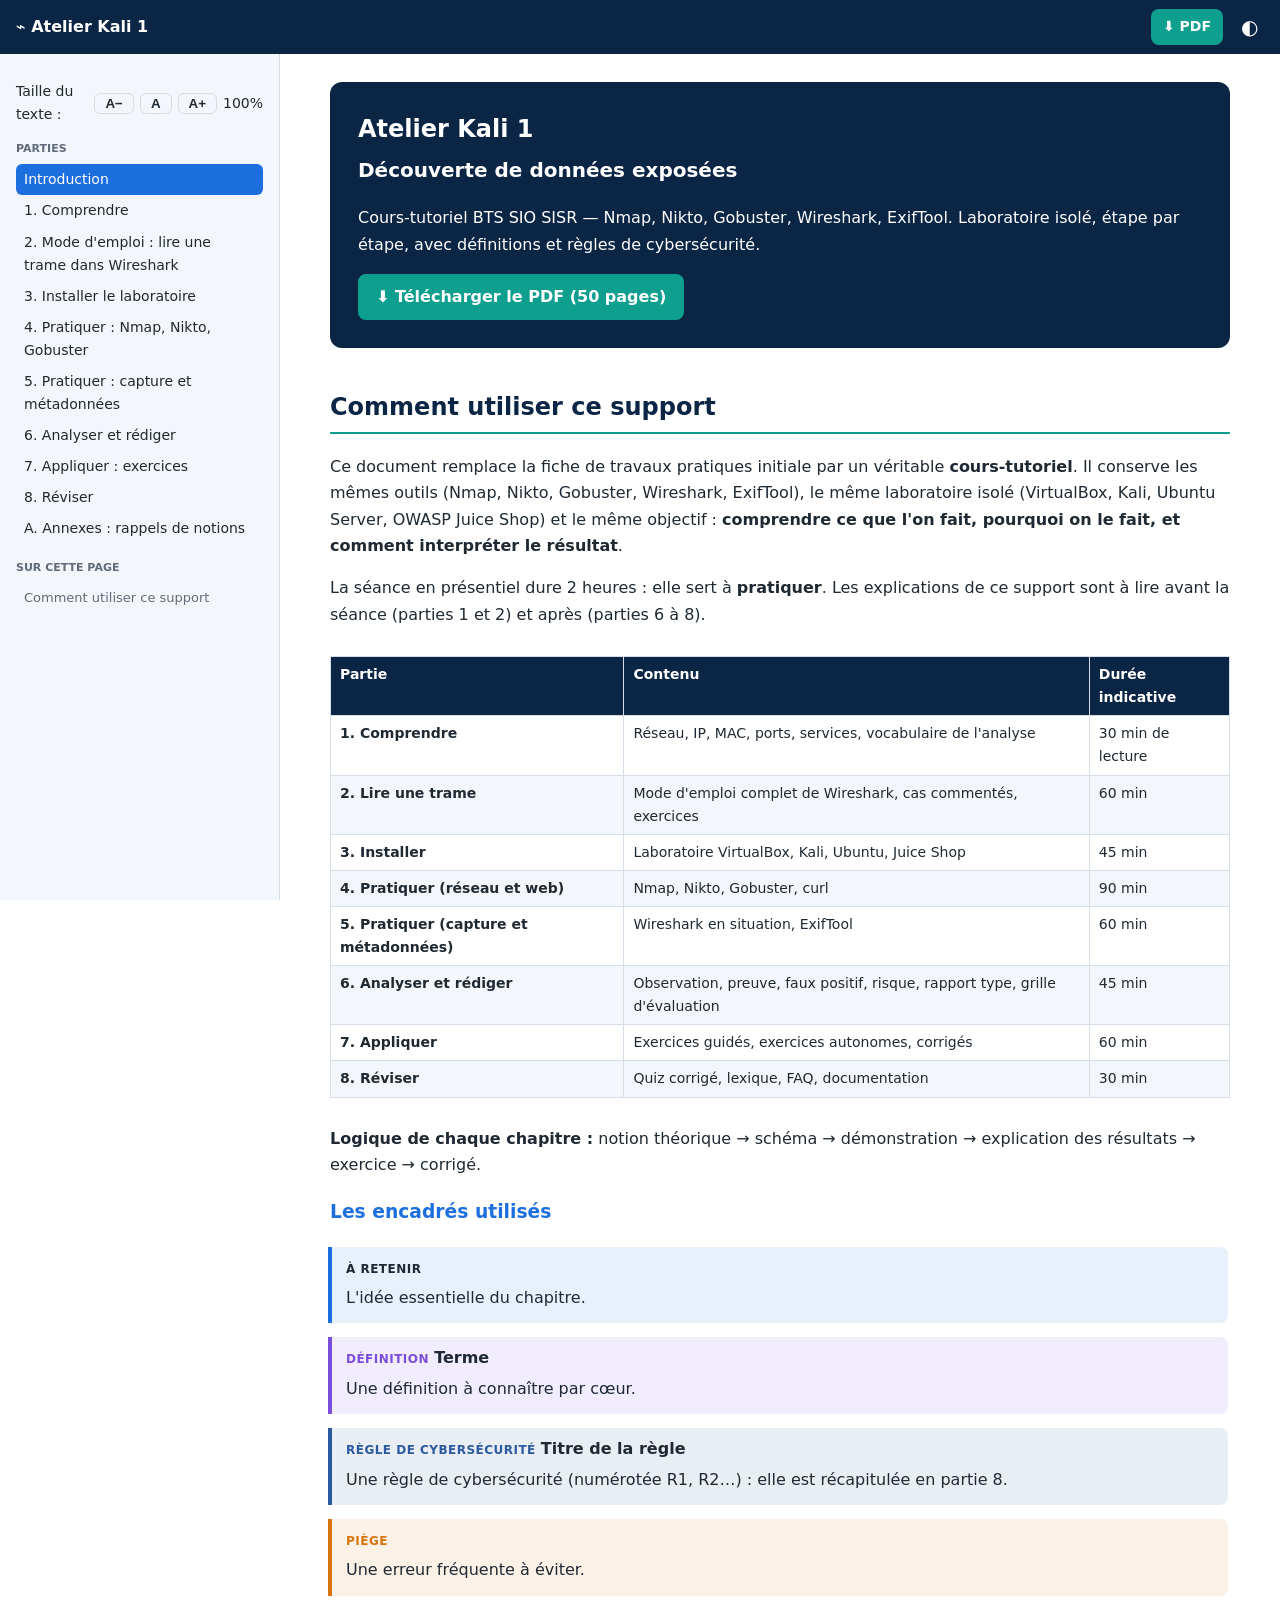
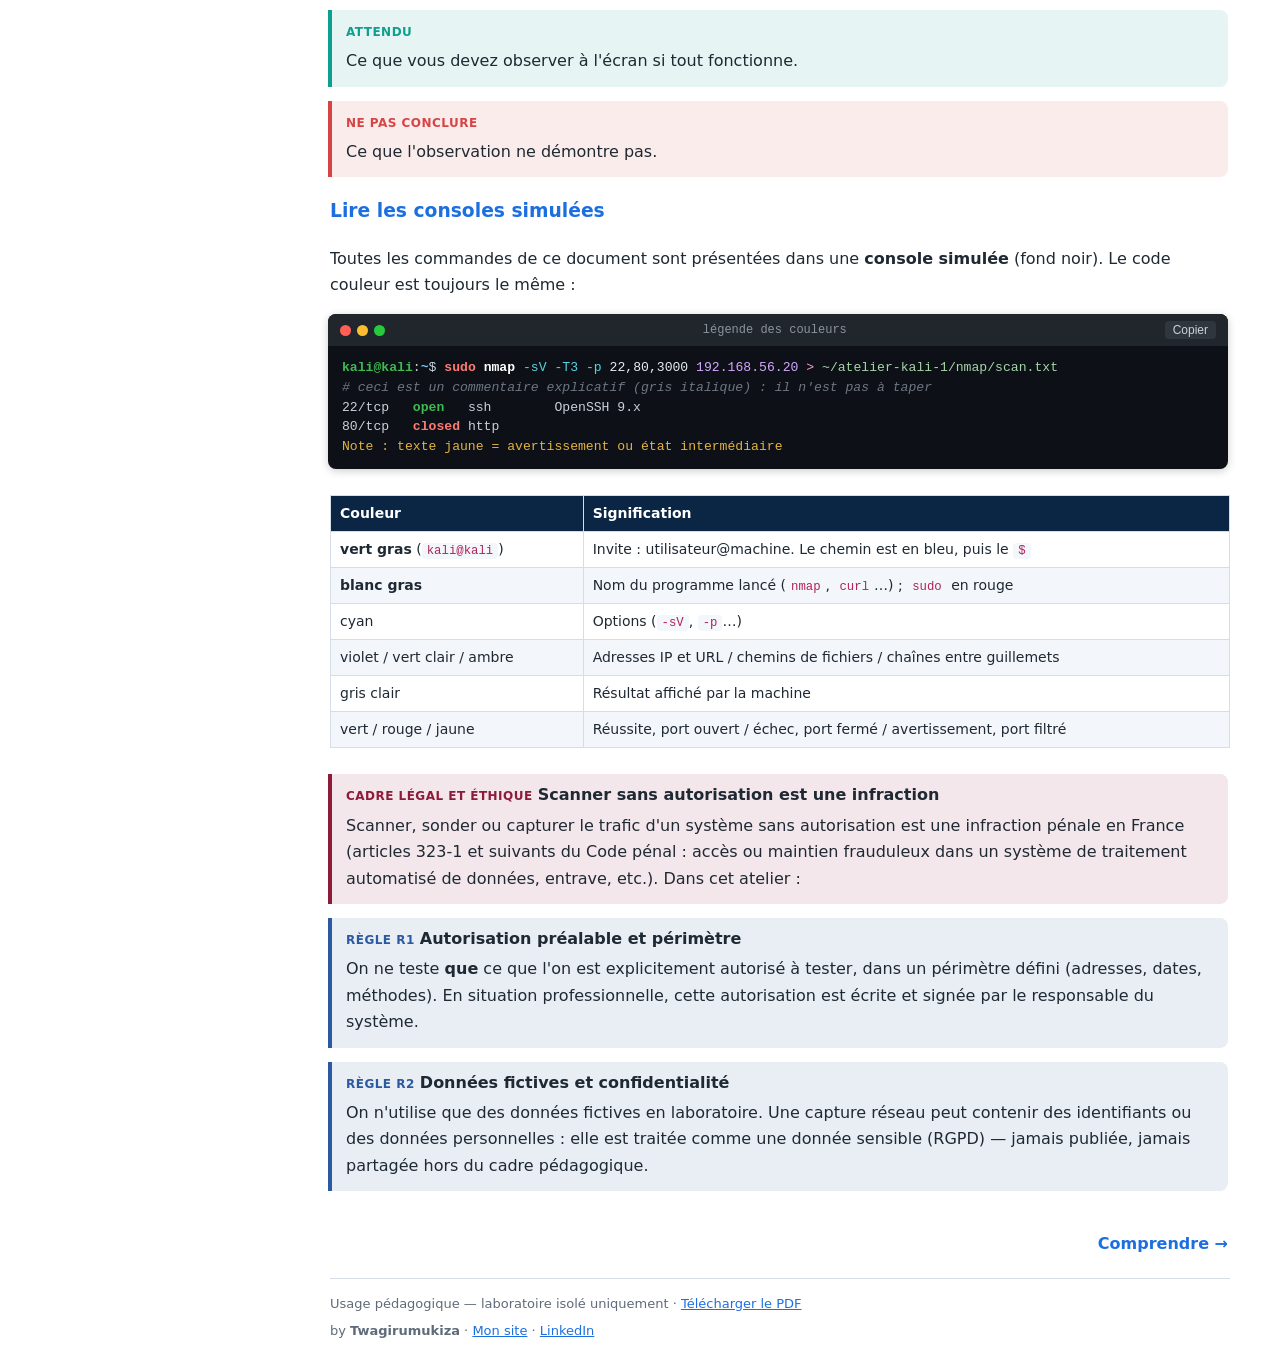
==== commit 8551e064: "Add files via upload" ====
--- a/index.html
+++ b/index.html
@@ -1,9 +1,9 @@
 <!doctype html><html lang="fr"><head><meta charset="utf-8"><meta name="viewport" content="width=device-width,initial-scale=1"><title>Introduction · Atelier Kali 1</title><link rel="stylesheet" href="assets/site.css"><script>if(localStorage.th)document.documentElement.dataset.th=localStorage.th;if(localStorage.fs)document.documentElement.style.setProperty('--fs',localStorage.fs+'%')</script></head><body>
 <header><button id="mn" aria-label="Menu">☰</button><a class="lg" href="index.html">⌁ Atelier Kali 1</a><a class="btn sm" href="assets/Seance3_Atelier_Kali1_Cours_detaille.pdf" download>⬇ PDF</a><button id="th" aria-label="Thème">◐</button></header>
-<nav id="sb"><b>Parties</b><a href="index.html" data-f="index.html">Introduction</a><a href="partie-1.html" data-f="partie-1.html">1. Comprendre</a><a href="partie-2.html" data-f="partie-2.html">2. Mode d'emploi : lire une trame dans Wireshark</a><a href="partie-3.html" data-f="partie-3.html">3. Installer le laboratoire</a><a href="partie-4.html" data-f="partie-4.html">4. Pratiquer : Nmap, Nikto, Gobuster</a><a href="partie-5.html" data-f="partie-5.html">5. Pratiquer : capture et métadonnées</a><a href="partie-6.html" data-f="partie-6.html">6. Analyser et rédiger</a><a href="partie-7.html" data-f="partie-7.html">7. Appliquer : exercices</a><a href="partie-8.html" data-f="partie-8.html">8. Réviser</a><a href="annexes.html" data-f="annexes.html">A. Annexes : rappels de notions</a><b>Sur cette page</b><a class="t" href="#comment-utiliser-ce-support">Comment utiliser ce support</a></nav>
+<nav id="sb"><div class="fs">Taille du texte : <button data-fs="-10" aria-label="Réduire">A−</button><button data-fs="0" aria-label="Taille normale">A</button><button data-fs="10" aria-label="Agrandir">A+</button><span id="fv">100%</span></div><b>Parties</b><a href="index.html" data-f="index.html">Introduction</a><a href="partie-1.html" data-f="partie-1.html">1. Comprendre</a><a href="partie-2.html" data-f="partie-2.html">2. Mode d'emploi : lire une trame dans Wireshark</a><a href="partie-3.html" data-f="partie-3.html">3. Installer le laboratoire</a><a href="partie-4.html" data-f="partie-4.html">4. Pratiquer : Nmap, Nikto, Gobuster</a><a href="partie-5.html" data-f="partie-5.html">5. Pratiquer : capture et métadonnées</a><a href="partie-6.html" data-f="partie-6.html">6. Analyser et rédiger</a><a href="partie-7.html" data-f="partie-7.html">7. Appliquer : exercices</a><a href="partie-8.html" data-f="partie-8.html">8. Réviser</a><a href="annexes.html" data-f="annexes.html">A. Annexes : rappels de notions</a><b>Sur cette page</b><a class="t" href="#comment-utiliser-ce-support">Comment utiliser ce support</a></nav>
 <main><section class="hero"><h1>Atelier Kali 1<br><small>Découverte de données exposées</small></h1><p>Cours-tutoriel BTS SIO SISR — Nmap, Nikto, Gobuster, Wireshark, ExifTool. Laboratoire isolé, étape par étape, avec définitions et règles de cybersécurité.</p><a class="btn" href="assets/Seance3_Atelier_Kali1_Cours_detaille.pdf" download>⬇ Télécharger le PDF (50 pages)</a></section><h2 id="comment-utiliser-ce-support">Comment utiliser ce support</h2><p>Ce document remplace la fiche de travaux pratiques initiale par un véritable <strong>cours-tutoriel</strong>. Il conserve les mêmes outils (Nmap, Nikto, Gobuster, Wireshark, ExifTool), le même laboratoire isolé (VirtualBox, Kali, Ubuntu Server, OWASP Juice Shop) et le même objectif : <strong>comprendre ce que l'on fait, pourquoi on le fait, et comment interpréter le résultat</strong>.</p><p>La séance en présentiel dure 2 heures : elle sert à <strong>pratiquer</strong>. Les explications de ce support sont à lire avant la séance (parties 1 et 2) et après (parties 6 à 8).</p><div class="tw"><table><thead><tr><th>Partie</th><th>Contenu</th><th>Durée indicative</th></tr></thead><tbody><tr><td><strong>1. Comprendre</strong></td><td>Réseau, IP, MAC, ports, services, vocabulaire de l'analyse</td><td>30 min de lecture</td></tr><tr><td><strong>2. Lire une trame</strong></td><td>Mode d'emploi complet de Wireshark, cas commentés, exercices</td><td>60 min</td></tr><tr><td><strong>3. Installer</strong></td><td>Laboratoire VirtualBox, Kali, Ubuntu, Juice Shop</td><td>45 min</td></tr><tr><td><strong>4. Pratiquer (réseau et web)</strong></td><td>Nmap, Nikto, Gobuster, curl</td><td>90 min</td></tr><tr><td><strong>5. Pratiquer (capture et métadonnées)</strong></td><td>Wireshark en situation, ExifTool</td><td>60 min</td></tr><tr><td><strong>6. Analyser et rédiger</strong></td><td>Observation, preuve, faux positif, risque, rapport type, grille d'évaluation</td><td>45 min</td></tr><tr><td><strong>7. Appliquer</strong></td><td>Exercices guidés, exercices autonomes, corrigés</td><td>60 min</td></tr><tr><td><strong>8. Réviser</strong></td><td>Quiz corrigé, lexique, FAQ, documentation</td><td>30 min</td></tr></tbody></table></div><p><strong>Logique de chaque chapitre :</strong> notion théorique → schéma → démonstration → explication des résultats → exercice → corrigé.</p><h3>Les encadrés utilisés</h3><div class="box retenir"><b class="lab">À RETENIR</b> <b></b><p>L'idée essentielle du chapitre.</p></div><div class="box definition"><b class="lab">DÉFINITION</b> <b>Terme</b><p>Une définition à connaître par cœur.</p></div><div class="box regle"><b class="lab">RÈGLE DE CYBERSÉCURITÉ</b> <b>Titre de la règle</b><p>Une règle de cybersécurité (numérotée R1, R2…) : elle est récapitulée en partie 8.</p></div><div class="box piege"><b class="lab">PIÈGE</b> <b></b><p>Une erreur fréquente à éviter.</p></div><div class="box attendu"><b class="lab">ATTENDU</b> <b></b><p>Ce que vous devez observer à l'écran si tout fonctionne.</p></div><div class="box nonconclure"><b class="lab">NE PAS CONCLURE</b> <b></b><p>Ce que l'observation ne démontre pas.</p></div><h3>Lire les consoles simulées</h3><p>Toutes les commandes de ce document sont présentées dans une <strong>console simulée</strong> (fond noir). Le code couleur est toujours le même :</p><div class="term"><div class="bar"><i></i><i></i><i></i><span>légende des couleurs</span><button class="cp" data-c="sudo nmap -sV -T3 -p 22,80,3000 192.168.56.20 &gt; ~/atelier-kali-1/nmap/scan.txt">Copier</button></div><pre><span class="g">kali@kali</span>:<span class="bl">~</span>$ <span style="color:#ff7b72"><b>sudo</b></span> <span style="color:#ffffff"><b>nmap</b></span> <span style="color:#56d4dd">-sV</span> <span style="color:#56d4dd">-T3</span> <span style="color:#56d4dd">-p</span> <span style="color:#e6edf3">22,80,3000</span> <span style="color:#d2a8ff">192.168.56.20</span> <span style="color:#ff9bce">&gt;</span> <span style="color:#a5d6a7">~/atelier-kali-1/nmap/scan.txt</span>
 <span class="cm"># ceci est un commentaire explicatif (gris italique) : il n'est pas à taper</span>
 22/tcp   <span style="color:#3fb950"><b>open</b></span>   ssh        OpenSSH 9.x
 80/tcp   <span style="color:#ff7b72"><b>closed</b></span> http
-<span style="color:#e3b341">Note : texte jaune = avertissement ou état intermédiaire</span></pre></div><div class="tw"><table><thead><tr><th>Couleur</th><th>Signification</th></tr></thead><tbody><tr><td><strong>vert gras</strong> (<code>kali@kali</code>)</td><td>Invite : utilisateur@machine. Le chemin est en bleu, puis le <code>$</code></td></tr><tr><td><strong>blanc gras</strong></td><td>Nom du programme lancé (<code>nmap</code>, <code>curl</code>…) ; <code>sudo</code> en rouge</td></tr><tr><td>cyan</td><td>Options (<code>-sV</code>, <code>-p</code>…)</td></tr><tr><td>violet / vert clair / ambre</td><td>Adresses IP et URL / chemins de fichiers / chaînes entre guillemets</td></tr><tr><td>gris clair</td><td>Résultat affiché par la machine</td></tr><tr><td>vert / rouge / jaune</td><td>Réussite, port ouvert / échec, port fermé / avertissement, port filtré</td></tr></tbody></table></div><div class="box legal"><b class="lab">CADRE LÉGAL ET ÉTHIQUE</b> <b>Scanner sans autorisation est une infraction</b><p>Scanner, sonder ou capturer le trafic d'un système sans autorisation est une infraction pénale en France (articles 323-1 et suivants du Code pénal : accès ou maintien frauduleux dans un système de traitement automatisé de données, entrave, etc.). Dans cet atelier :</p></div><div class="box regle"><b class="lab">RÈGLE R1</b> <b>Autorisation préalable et périmètre</b><p>On ne teste <strong>que</strong> ce que l'on est explicitement autorisé à tester, dans un périmètre défini (adresses, dates, méthodes). En situation professionnelle, cette autorisation est écrite et signée par le responsable du système.</p></div><div class="box regle"><b class="lab">RÈGLE R2</b> <b>Données fictives et confidentialité</b><p>On n'utilise que des données fictives en laboratoire. Une capture réseau peut contenir des identifiants ou des données personnelles : elle est traitée comme une donnée sensible (RGPD) — jamais publiée, jamais partagée hors du cadre pédagogique.</p></div><div class="pn"><span></span><a href="partie-1.html">Comprendre →</a></div><footer><div class="fs">Taille du texte : <button data-fs="-10" aria-label="Réduire">A−</button><button data-fs="0" aria-label="Taille normale">A</button><button data-fs="10" aria-label="Agrandir">A+</button><span id="fv">100%</span></div>Usage pédagogique — laboratoire isolé uniquement · <a href="assets/Seance3_Atelier_Kali1_Cours_detaille.pdf" download>Télécharger le PDF</a><div class="by">by <strong>Twagirumukiza</strong> · <a href="https://twagirumukiza.github.io/Twagirumukiza-Innocent/" target="_blank" rel="noopener">Mon site</a> · <a href="https://www.linkedin.com/in/innocent-twagirumukiza/" target="_blank" rel="noopener">LinkedIn</a></div></footer></main>
+<span style="color:#e3b341">Note : texte jaune = avertissement ou état intermédiaire</span></pre></div><div class="tw"><table><thead><tr><th>Couleur</th><th>Signification</th></tr></thead><tbody><tr><td><strong>vert gras</strong> (<code>kali@kali</code>)</td><td>Invite : utilisateur@machine. Le chemin est en bleu, puis le <code>$</code></td></tr><tr><td><strong>blanc gras</strong></td><td>Nom du programme lancé (<code>nmap</code>, <code>curl</code>…) ; <code>sudo</code> en rouge</td></tr><tr><td>cyan</td><td>Options (<code>-sV</code>, <code>-p</code>…)</td></tr><tr><td>violet / vert clair / ambre</td><td>Adresses IP et URL / chemins de fichiers / chaînes entre guillemets</td></tr><tr><td>gris clair</td><td>Résultat affiché par la machine</td></tr><tr><td>vert / rouge / jaune</td><td>Réussite, port ouvert / échec, port fermé / avertissement, port filtré</td></tr></tbody></table></div><div class="box legal"><b class="lab">CADRE LÉGAL ET ÉTHIQUE</b> <b>Scanner sans autorisation est une infraction</b><p>Scanner, sonder ou capturer le trafic d'un système sans autorisation est une infraction pénale en France (articles 323-1 et suivants du Code pénal : accès ou maintien frauduleux dans un système de traitement automatisé de données, entrave, etc.). Dans cet atelier :</p></div><div class="box regle"><b class="lab">RÈGLE R1</b> <b>Autorisation préalable et périmètre</b><p>On ne teste <strong>que</strong> ce que l'on est explicitement autorisé à tester, dans un périmètre défini (adresses, dates, méthodes). En situation professionnelle, cette autorisation est écrite et signée par le responsable du système.</p></div><div class="box regle"><b class="lab">RÈGLE R2</b> <b>Données fictives et confidentialité</b><p>On n'utilise que des données fictives en laboratoire. Une capture réseau peut contenir des identifiants ou des données personnelles : elle est traitée comme une donnée sensible (RGPD) — jamais publiée, jamais partagée hors du cadre pédagogique.</p></div><div class="pn"><span></span><a href="partie-1.html">Comprendre →</a></div><footer>Usage pédagogique — laboratoire isolé uniquement · <a href="assets/Seance3_Atelier_Kali1_Cours_detaille.pdf" download>Télécharger le PDF</a><div class="by">by <strong>Twagirumukiza</strong> · <a href="https://twagirumukiza.github.io/Twagirumukiza-Innocent/" target="_blank" rel="noopener">Mon site</a> · <a href="https://www.linkedin.com/in/innocent-twagirumukiza/" target="_blank" rel="noopener">LinkedIn</a></div></footer></main>
 <script src="assets/config.js"></script><script src="assets/site.js"></script></body></html>
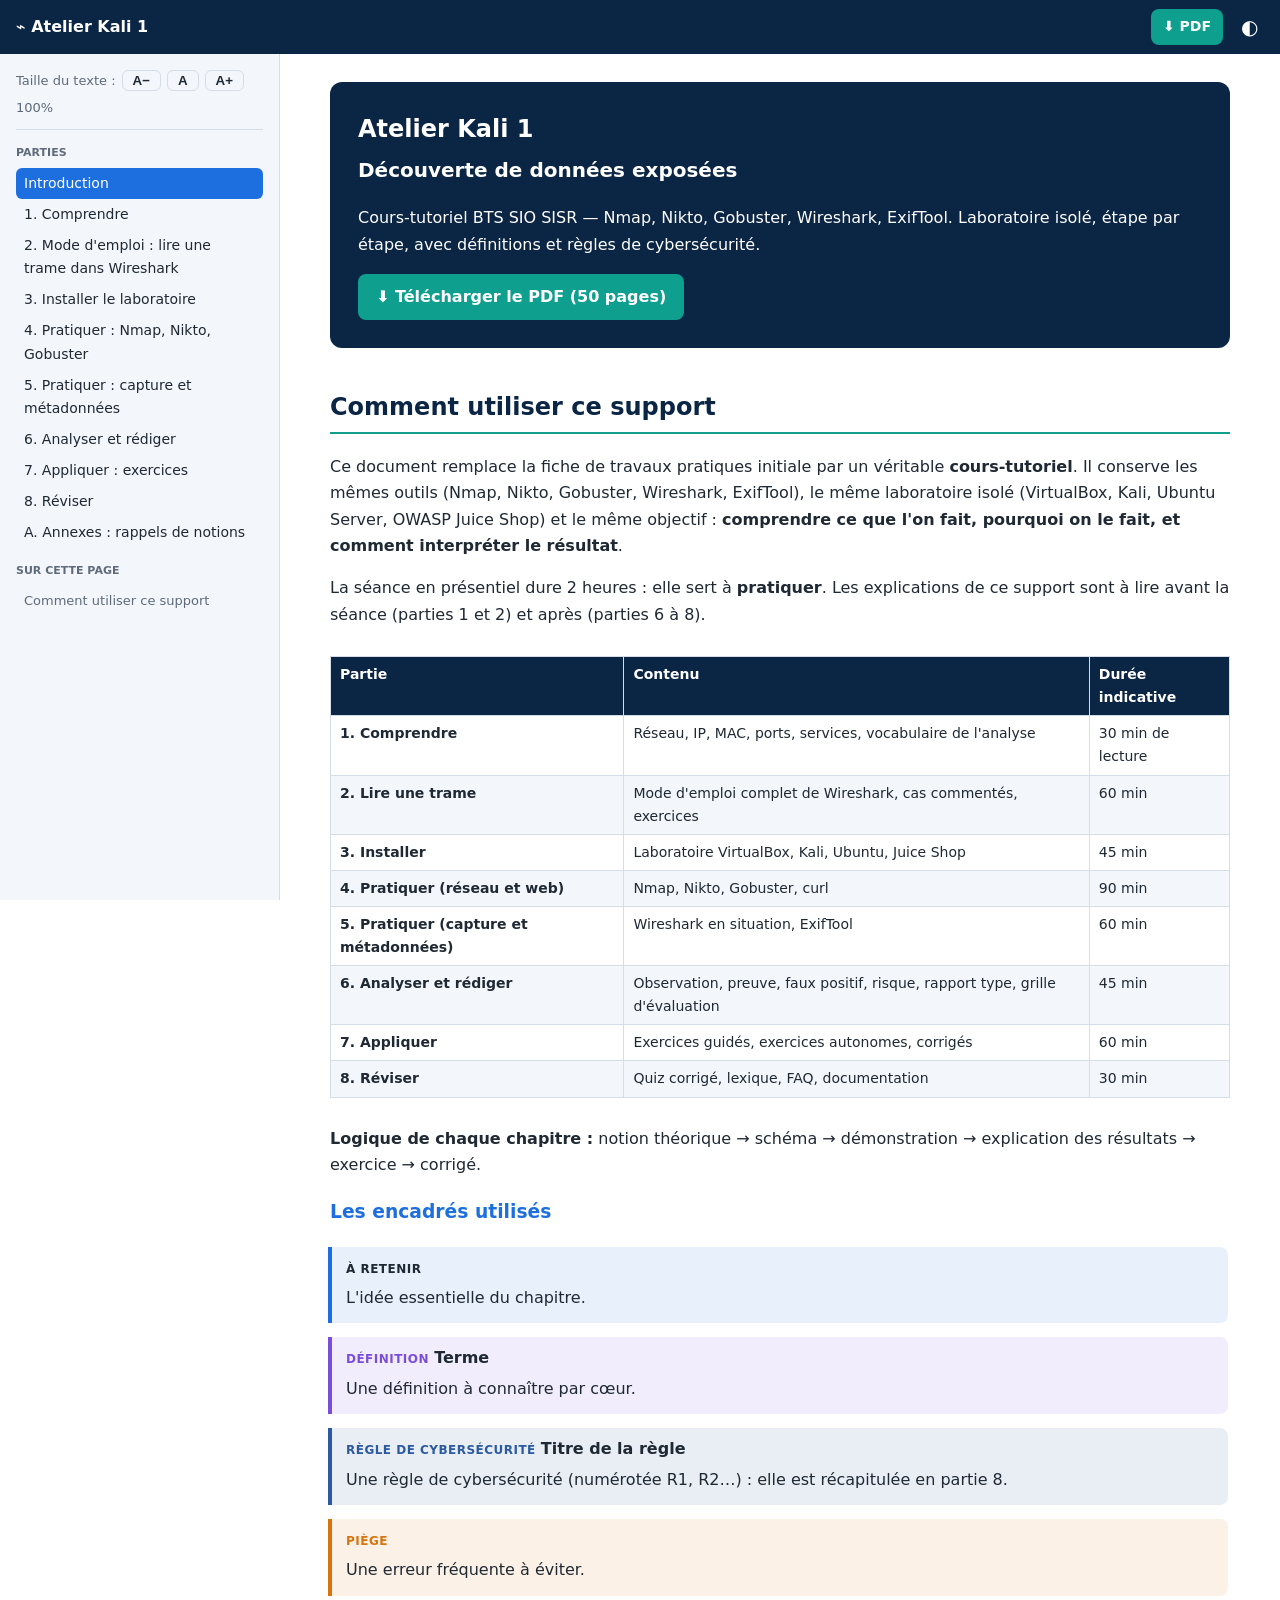
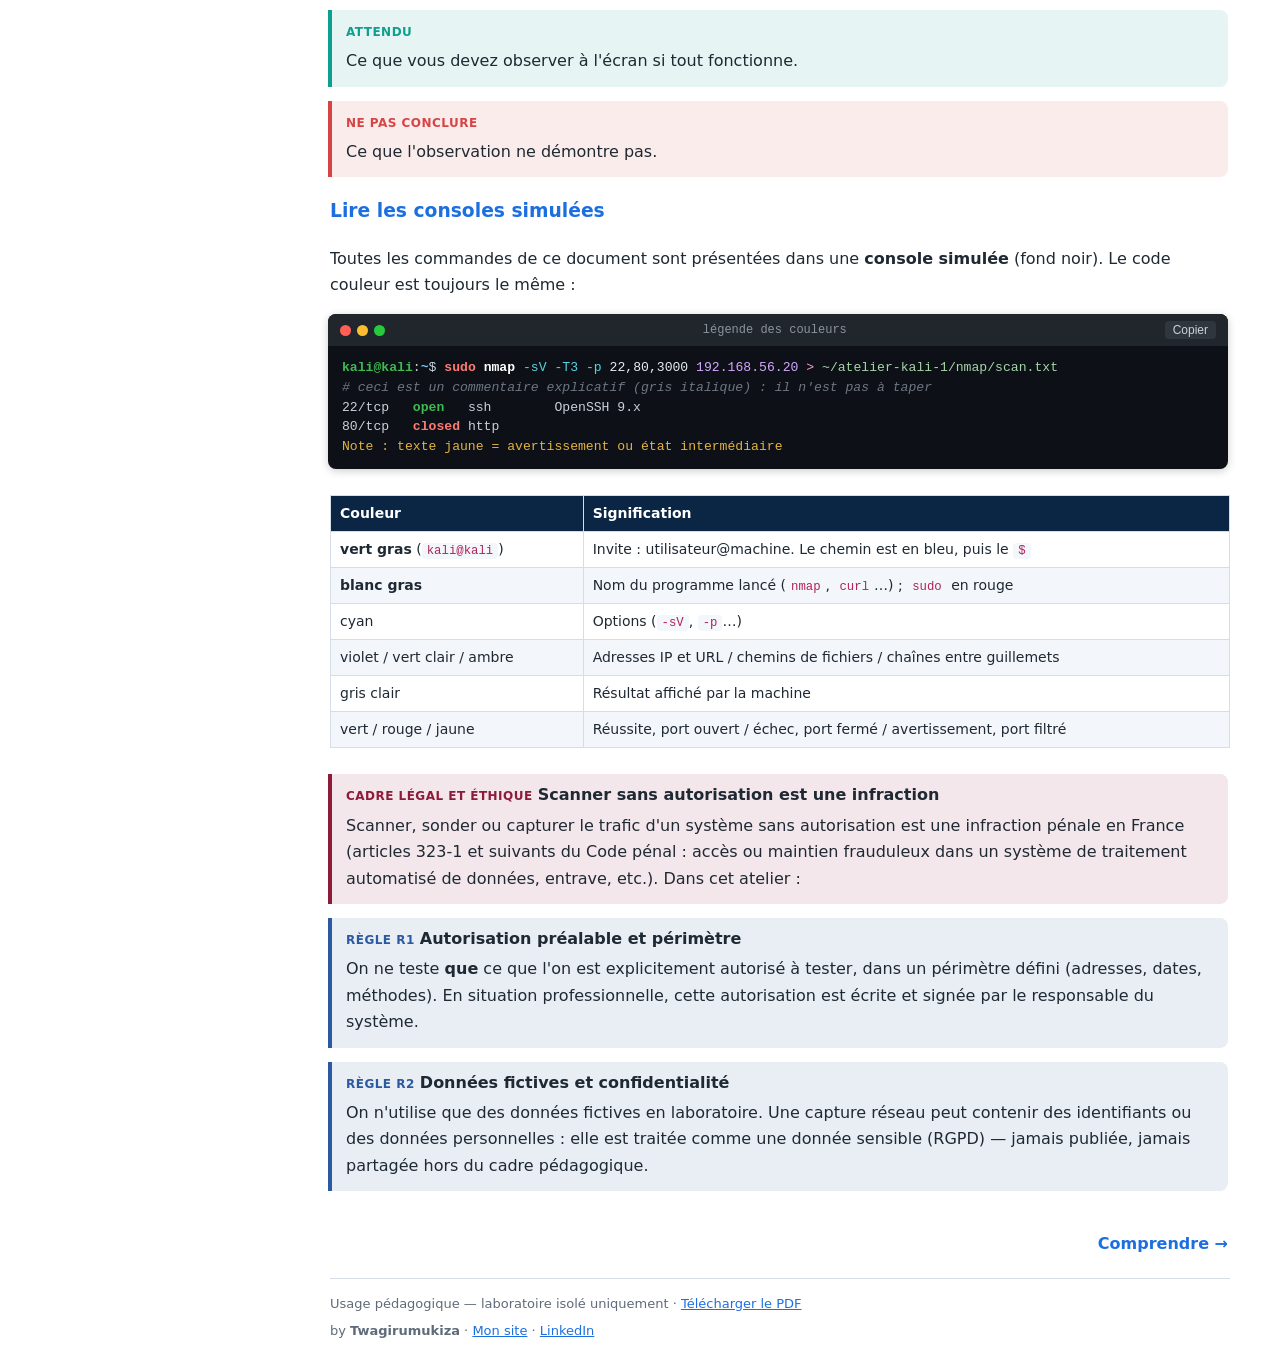
==== commit 3aa4d5bf: "Add files via upload" ====
--- a/index.html
+++ b/index.html
@@ -1,4 +1,4 @@
-<!doctype html><html lang="fr"><head><meta charset="utf-8"><meta name="viewport" content="width=device-width,initial-scale=1"><title>Introduction · Atelier Kali 1</title><link rel="stylesheet" href="assets/site.css"><script>if(localStorage.th)document.documentElement.dataset.th=localStorage.th;if(localStorage.fs)document.documentElement.style.setProperty('--fs',localStorage.fs+'%')</script></head><body>
+<!doctype html><html lang="fr"><head><meta charset="utf-8"><meta name="viewport" content="width=device-width,initial-scale=1"><title>Introduction · Atelier Kali 1</title><link rel="stylesheet" href="assets/site.css"><script>if(localStorage.sb=='0')document.documentElement.classList.add('hide');if(localStorage.th)document.documentElement.dataset.th=localStorage.th;if(localStorage.fs)document.documentElement.style.setProperty('--fs',localStorage.fs+'%')</script></head><body>
 <header><button id="mn" aria-label="Menu">☰</button><a class="lg" href="index.html">⌁ Atelier Kali 1</a><a class="btn sm" href="assets/Seance3_Atelier_Kali1_Cours_detaille.pdf" download>⬇ PDF</a><button id="th" aria-label="Thème">◐</button></header>
 <nav id="sb"><div class="fs">Taille du texte : <button data-fs="-10" aria-label="Réduire">A−</button><button data-fs="0" aria-label="Taille normale">A</button><button data-fs="10" aria-label="Agrandir">A+</button><span id="fv">100%</span></div><b>Parties</b><a href="index.html" data-f="index.html">Introduction</a><a href="partie-1.html" data-f="partie-1.html">1. Comprendre</a><a href="partie-2.html" data-f="partie-2.html">2. Mode d'emploi : lire une trame dans Wireshark</a><a href="partie-3.html" data-f="partie-3.html">3. Installer le laboratoire</a><a href="partie-4.html" data-f="partie-4.html">4. Pratiquer : Nmap, Nikto, Gobuster</a><a href="partie-5.html" data-f="partie-5.html">5. Pratiquer : capture et métadonnées</a><a href="partie-6.html" data-f="partie-6.html">6. Analyser et rédiger</a><a href="partie-7.html" data-f="partie-7.html">7. Appliquer : exercices</a><a href="partie-8.html" data-f="partie-8.html">8. Réviser</a><a href="annexes.html" data-f="annexes.html">A. Annexes : rappels de notions</a><b>Sur cette page</b><a class="t" href="#comment-utiliser-ce-support">Comment utiliser ce support</a></nav>
 <main><section class="hero"><h1>Atelier Kali 1<br><small>Découverte de données exposées</small></h1><p>Cours-tutoriel BTS SIO SISR — Nmap, Nikto, Gobuster, Wireshark, ExifTool. Laboratoire isolé, étape par étape, avec définitions et règles de cybersécurité.</p><a class="btn" href="assets/Seance3_Atelier_Kali1_Cours_detaille.pdf" download>⬇ Télécharger le PDF (50 pages)</a></section><h2 id="comment-utiliser-ce-support">Comment utiliser ce support</h2><p>Ce document remplace la fiche de travaux pratiques initiale par un véritable <strong>cours-tutoriel</strong>. Il conserve les mêmes outils (Nmap, Nikto, Gobuster, Wireshark, ExifTool), le même laboratoire isolé (VirtualBox, Kali, Ubuntu Server, OWASP Juice Shop) et le même objectif : <strong>comprendre ce que l'on fait, pourquoi on le fait, et comment interpréter le résultat</strong>.</p><p>La séance en présentiel dure 2 heures : elle sert à <strong>pratiquer</strong>. Les explications de ce support sont à lire avant la séance (parties 1 et 2) et après (parties 6 à 8).</p><div class="tw"><table><thead><tr><th>Partie</th><th>Contenu</th><th>Durée indicative</th></tr></thead><tbody><tr><td><strong>1. Comprendre</strong></td><td>Réseau, IP, MAC, ports, services, vocabulaire de l'analyse</td><td>30 min de lecture</td></tr><tr><td><strong>2. Lire une trame</strong></td><td>Mode d'emploi complet de Wireshark, cas commentés, exercices</td><td>60 min</td></tr><tr><td><strong>3. Installer</strong></td><td>Laboratoire VirtualBox, Kali, Ubuntu, Juice Shop</td><td>45 min</td></tr><tr><td><strong>4. Pratiquer (réseau et web)</strong></td><td>Nmap, Nikto, Gobuster, curl</td><td>90 min</td></tr><tr><td><strong>5. Pratiquer (capture et métadonnées)</strong></td><td>Wireshark en situation, ExifTool</td><td>60 min</td></tr><tr><td><strong>6. Analyser et rédiger</strong></td><td>Observation, preuve, faux positif, risque, rapport type, grille d'évaluation</td><td>45 min</td></tr><tr><td><strong>7. Appliquer</strong></td><td>Exercices guidés, exercices autonomes, corrigés</td><td>60 min</td></tr><tr><td><strong>8. Réviser</strong></td><td>Quiz corrigé, lexique, FAQ, documentation</td><td>30 min</td></tr></tbody></table></div><p><strong>Logique de chaque chapitre :</strong> notion théorique → schéma → démonstration → explication des résultats → exercice → corrigé.</p><h3>Les encadrés utilisés</h3><div class="box retenir"><b class="lab">À RETENIR</b> <b></b><p>L'idée essentielle du chapitre.</p></div><div class="box definition"><b class="lab">DÉFINITION</b> <b>Terme</b><p>Une définition à connaître par cœur.</p></div><div class="box regle"><b class="lab">RÈGLE DE CYBERSÉCURITÉ</b> <b>Titre de la règle</b><p>Une règle de cybersécurité (numérotée R1, R2…) : elle est récapitulée en partie 8.</p></div><div class="box piege"><b class="lab">PIÈGE</b> <b></b><p>Une erreur fréquente à éviter.</p></div><div class="box attendu"><b class="lab">ATTENDU</b> <b></b><p>Ce que vous devez observer à l'écran si tout fonctionne.</p></div><div class="box nonconclure"><b class="lab">NE PAS CONCLURE</b> <b></b><p>Ce que l'observation ne démontre pas.</p></div><h3>Lire les consoles simulées</h3><p>Toutes les commandes de ce document sont présentées dans une <strong>console simulée</strong> (fond noir). Le code couleur est toujours le même :</p><div class="term"><div class="bar"><i></i><i></i><i></i><span>légende des couleurs</span><button class="cp" data-c="sudo nmap -sV -T3 -p 22,80,3000 192.168.56.20 &gt; ~/atelier-kali-1/nmap/scan.txt">Copier</button></div><pre><span class="g">kali@kali</span>:<span class="bl">~</span>$ <span style="color:#ff7b72"><b>sudo</b></span> <span style="color:#ffffff"><b>nmap</b></span> <span style="color:#56d4dd">-sV</span> <span style="color:#56d4dd">-T3</span> <span style="color:#56d4dd">-p</span> <span style="color:#e6edf3">22,80,3000</span> <span style="color:#d2a8ff">192.168.56.20</span> <span style="color:#ff9bce">&gt;</span> <span style="color:#a5d6a7">~/atelier-kali-1/nmap/scan.txt</span>
--- a/assets/site.css
+++ b/assets/site.css
@@ -28,3 +28,5 @@
 
 img.z,figure img{cursor:zoom-in}#lb{position:fixed;inset:0;background:#000d;z-index:99;display:none;overflow:hidden;touch-action:none}#lb.on{display:block}#lb img{position:absolute;left:50%;top:50%;max-width:92vw;max-height:88vh;transform-origin:center;cursor:grab;user-select:none;-webkit-user-drag:none;background:#fff}
 #lb .tb{position:absolute;top:10px;right:10px;display:flex;gap:6px;z-index:2}#lb button{background:#fff;border:0;border-radius:6px;font:700 18px sans-serif;padding:4px 12px;cursor:pointer}html{scroll-behavior:auto}*{overflow-anchor:none}
+
+#sb .fs{margin:0 0 6px;padding-bottom:10px;border-bottom:1px solid var(--bd);font-size:13px;color:var(--mu);flex-wrap:wrap}
